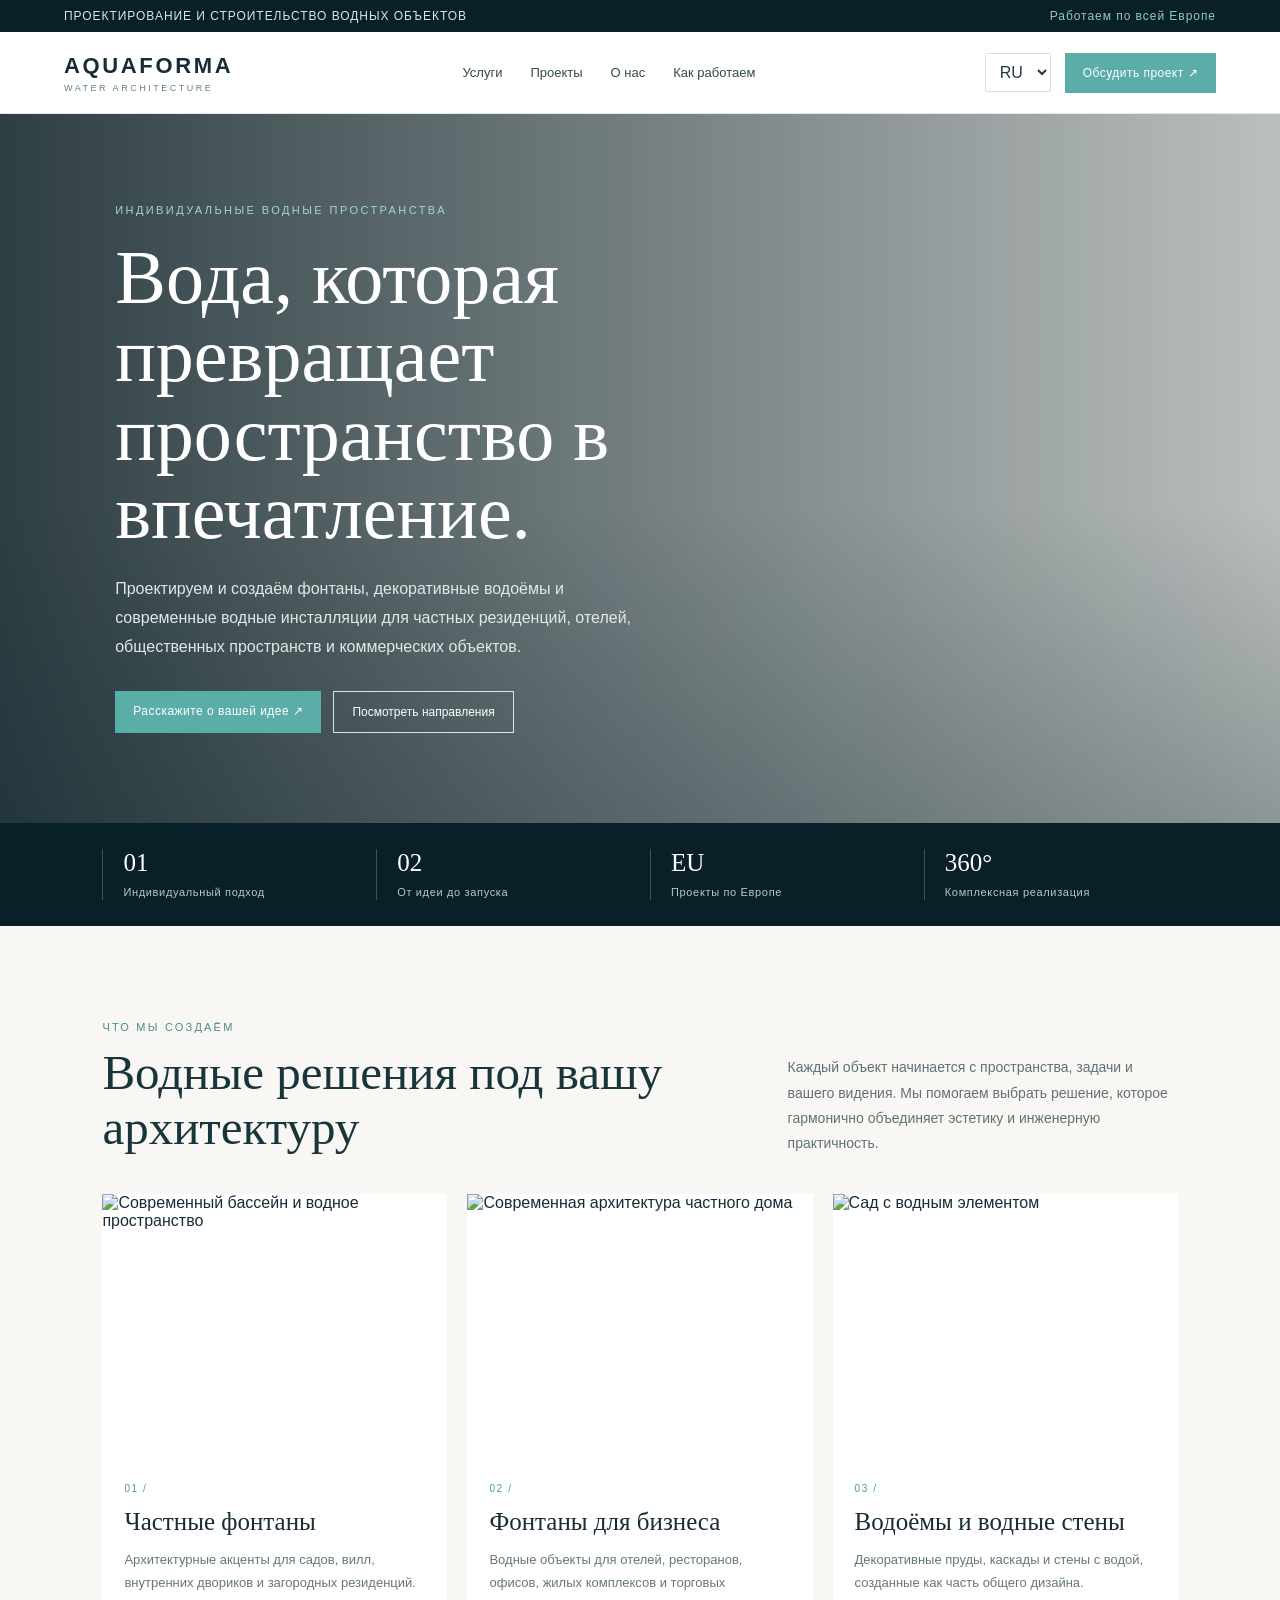
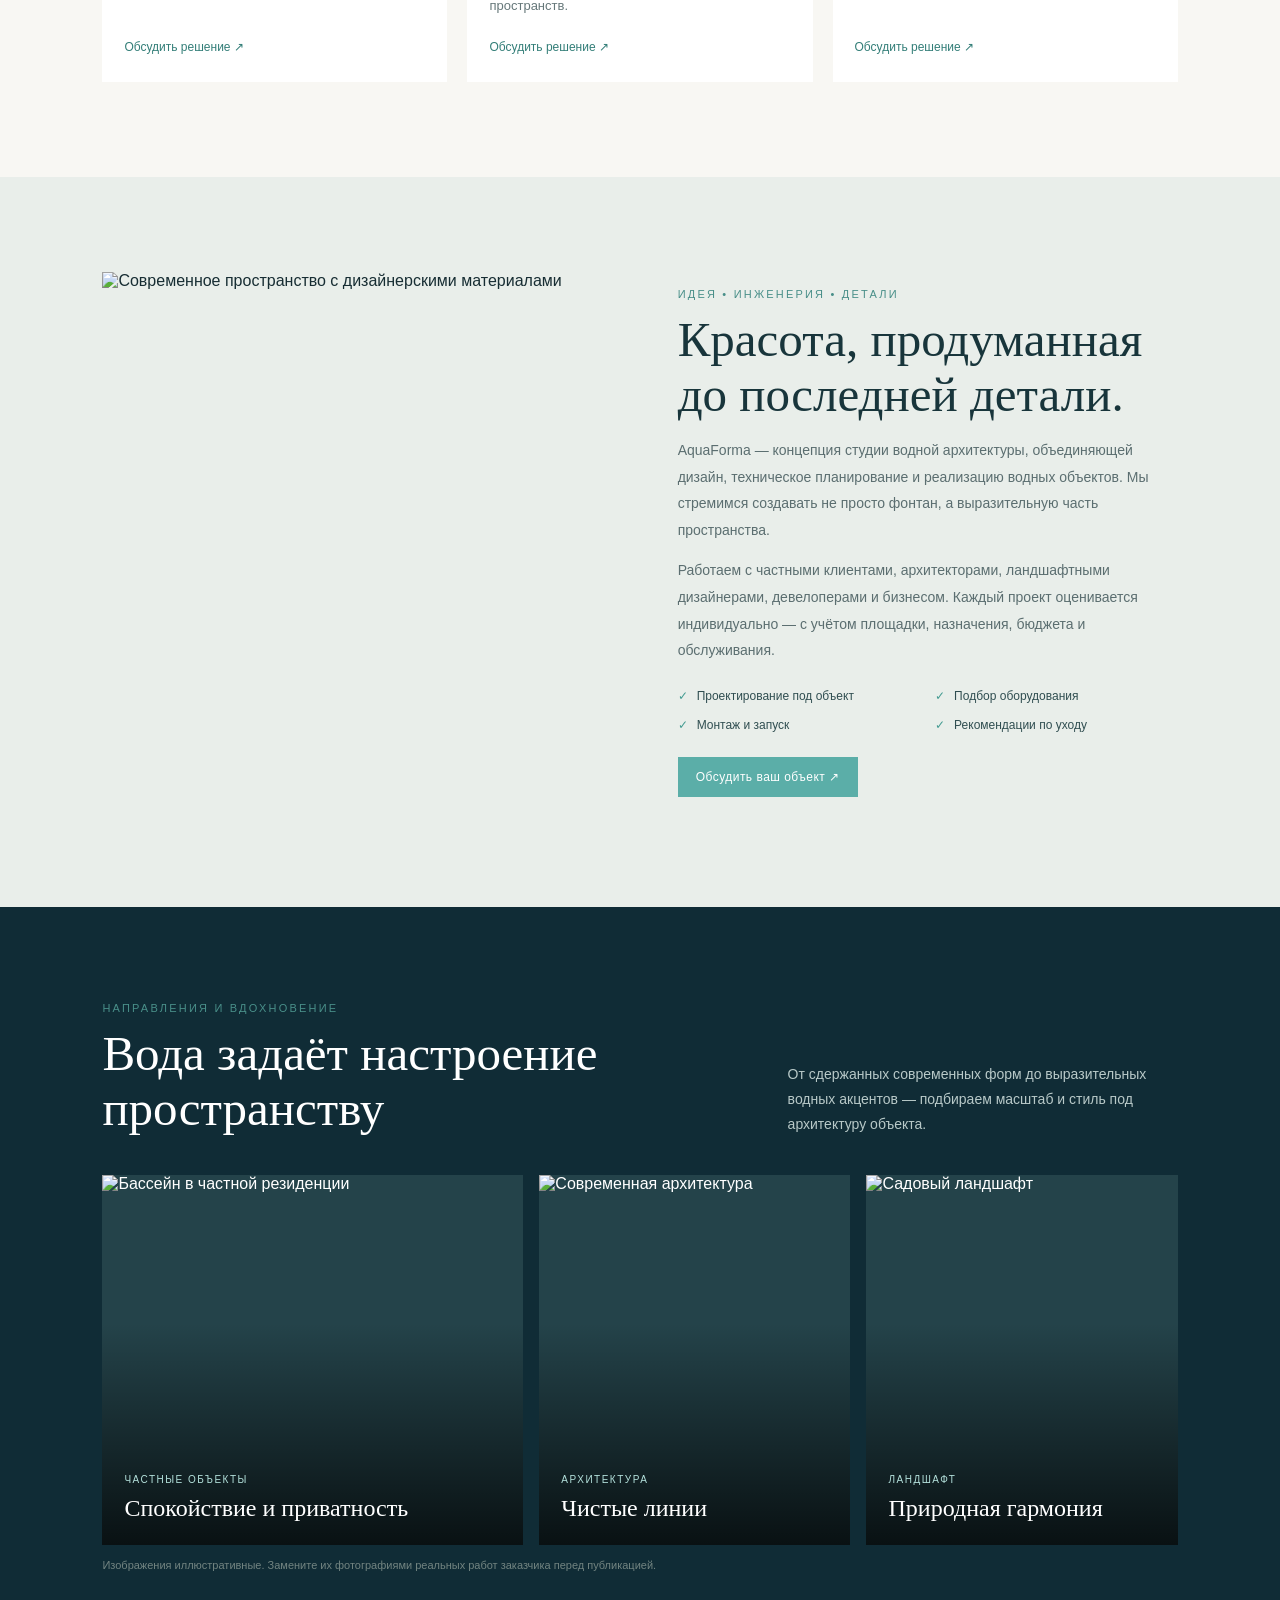
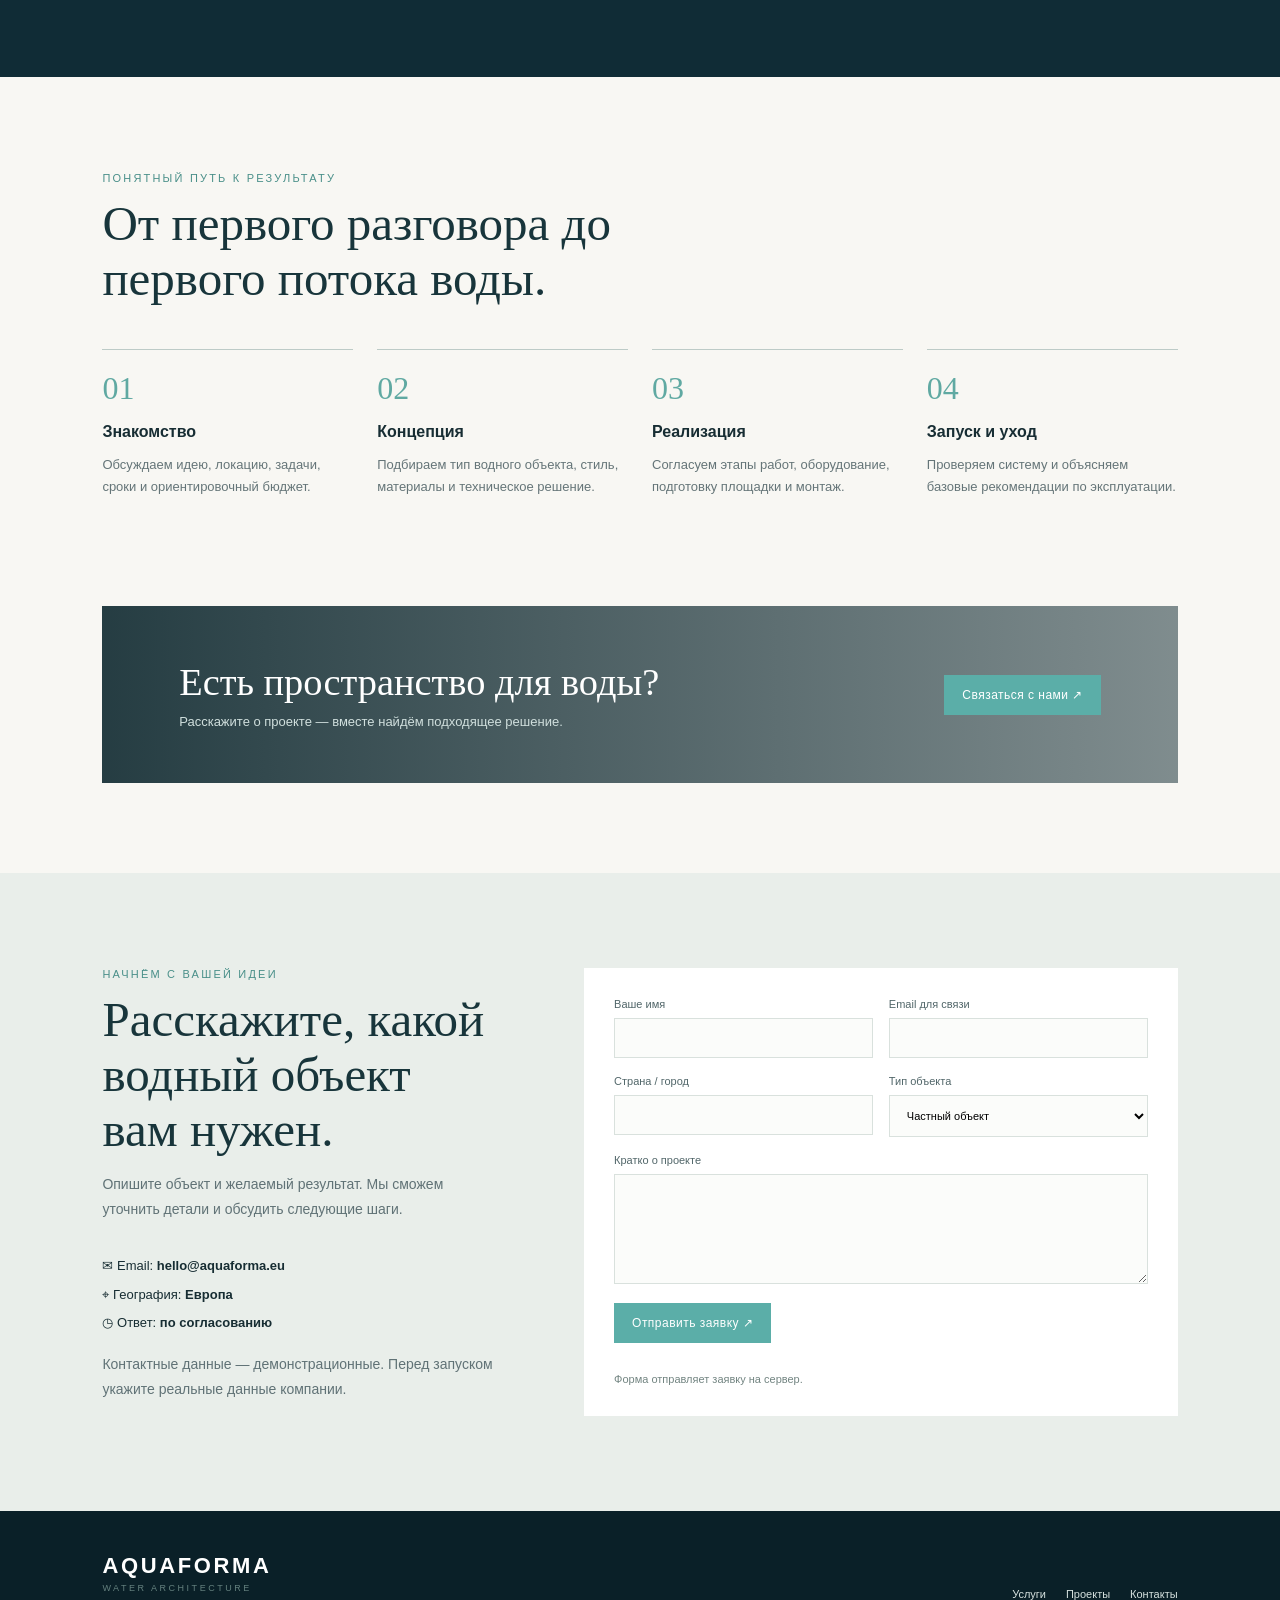
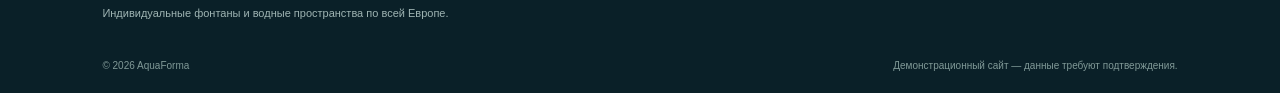
==== index.html @ 8d781915 "Add files via upload" ====
<!doctype html>
<html lang="ru">
<head>
<meta charset="utf-8"><meta name="viewport" content="width=device-width,initial-scale=1">
<meta name="description" content="Проектирование и строительство фонтанов, водных объектов и декоративных водоёмов по всей Европе.">
<title>AquaForma — архитектура воды</title>
<link rel="stylesheet" href="/styles.css">
</head>
<body>
<div class="topline"><span data-i18n="top">ПРОЕКТИРОВАНИЕ И СТРОИТЕЛЬСТВО ВОДНЫХ ОБЪЕКТОВ</span><span data-i18n="europe">Работаем по всей Европе</span></div>
<header class="nav"><a class="logo" href="#home">AQUAFORMA<small>WATER ARCHITECTURE</small></a><nav class="navlinks"><a href="#services" data-i18n="navServices">Услуги</a><a href="#projects" data-i18n="navProjects">Проекты</a><a href="#about" data-i18n="navAbout">О нас</a><a href="#process" data-i18n="navProcess">Как работаем</a></nav><div class="rightnav"><select class="lang" id="language" aria-label="Language"><option value="ru">RU</option><option value="pl">PL</option><option value="en">EN</option><option value="de">DE</option><option value="lt">LT</option></select><a class="cta" href="#contact" data-i18n="navContact">Обсудить проект ↗</a><button class="mobile-menu" aria-label="Menu" aria-expanded="false">☰</button></div></header>
<main>
<section class="hero" id="home"><div class="hero-content"><div class="eyebrow" data-i18n="heroEyebrow">ИНДИВИДУАЛЬНЫЕ ВОДНЫЕ ПРОСТРАНСТВА</div><h1 data-i18n="heroTitle">Вода, которая превращает пространство в впечатление.</h1><p data-i18n="heroText">Проектируем и создаём фонтаны, декоративные водоёмы и современные водные инсталляции для частных резиденций, отелей, общественных пространств и коммерческих объектов.</p><div class="hero-actions"><a class="cta" href="#contact" data-i18n="heroCta">Расскажите о вашей идее ↗</a><a class="outline" href="#projects" data-i18n="heroProjects">Посмотреть направления</a></div></div></section>
<div class="trust"><div><strong>01</strong><span data-i18n="stat1">Индивидуальный подход</span></div><div><strong>02</strong><span data-i18n="stat2">От идеи до запуска</span></div><div><strong>EU</strong><span data-i18n="stat3">Проекты по Европе</span></div><div><strong>360°</strong><span data-i18n="stat4">Комплексная реализация</span></div></div>
<section class="section" id="services"><div class="section-head"><div><div class="kicker" data-i18n="servicesKicker">ЧТО МЫ СОЗДАЁМ</div><h2 data-i18n="servicesTitle">Водные решения под вашу архитектуру</h2></div><p data-i18n="servicesIntro">Каждый объект начинается с пространства, задачи и вашего видения. Мы помогаем выбрать решение, которое гармонично объединяет эстетику и инженерную практичность.</p></div><div class="cards">
<article class="service-card"><img src="/assets/private-pool.svg" alt="Современный бассейн и водное пространство"><div class="card-body"><span class="num">01 /</span><h3 data-i18n="s1">Частные фонтаны</h3><p data-i18n="s1p">Архитектурные акценты для садов, вилл, внутренних двориков и загородных резиденций.</p><a class="arrow" href="#contact" data-i18n="learn">Обсудить решение ↗</a></div></article>
<article class="service-card"><img src="/assets/commercial-fountain.svg" alt="Современная архитектура частного дома"><div class="card-body"><span class="num">02 /</span><h3 data-i18n="s2">Фонтаны для бизнеса</h3><p data-i18n="s2p">Водные объекты для отелей, ресторанов, офисов, жилых комплексов и торговых пространств.</p><a class="arrow" href="#contact" data-i18n="learn">Обсудить решение ↗</a></div></article>
<article class="service-card"><img src="/assets/garden-pond.svg" alt="Сад с водным элементом"><div class="card-body"><span class="num">03 /</span><h3 data-i18n="s3">Водоёмы и водные стены</h3><p data-i18n="s3p">Декоративные пруды, каскады и стены с водой, созданные как часть общего дизайна.</p><a class="arrow" href="#contact" data-i18n="learn">Обсудить решение ↗</a></div></article>
</div></section>
<section class="section about" id="about"><img src="/assets/water-feature.svg" alt="Современное пространство с дизайнерскими материалами"><div class="about-copy"><div class="kicker" data-i18n="aboutKicker">ИДЕЯ • ИНЖЕНЕРИЯ • ДЕТАЛИ</div><h2 data-i18n="aboutTitle">Красота, продуманная до последней детали.</h2><p data-i18n="aboutP1">AquaForma — концепция студии водной архитектуры, объединяющей дизайн, техническое планирование и реализацию водных объектов. Мы стремимся создавать не просто фонтан, а выразительную часть пространства.</p><p data-i18n="aboutP2">Работаем с частными клиентами, архитекторами, ландшафтными дизайнерами, девелоперами и бизнесом. Каждый проект оценивается индивидуально — с учётом площадки, назначения, бюджета и обслуживания.</p><div class="checks"><span data-i18n="check1">Проектирование под объект</span><span data-i18n="check2">Подбор оборудования</span><span data-i18n="check3">Монтаж и запуск</span><span data-i18n="check4">Рекомендации по уходу</span></div><a class="cta" href="#contact" data-i18n="aboutCta">Обсудить ваш объект ↗</a></div></section>
<section class="section projects" id="projects"><div class="section-head"><div><div class="kicker" data-i18n="projectsKicker">НАПРАВЛЕНИЯ И ВДОХНОВЕНИЕ</div><h2 data-i18n="projectsTitle">Вода задаёт настроение пространству</h2></div><p data-i18n="projectsIntro">От сдержанных современных форм до выразительных водных акцентов — подбираем масштаб и стиль под архитектуру объекта.</p></div><div class="project-grid"><article class="project"><img src="/assets/private-pool.svg" alt="Бассейн в частной резиденции"><div class="project-label"><small data-i18n="pTag1">ЧАСТНЫЕ ОБЪЕКТЫ</small><h3 data-i18n="p1">Спокойствие и приватность</h3></div></article><article class="project"><img src="/assets/architecture.svg" alt="Современная архитектура"><div class="project-label"><small data-i18n="pTag2">АРХИТЕКТУРА</small><h3 data-i18n="p2">Чистые линии</h3></div></article><article class="project"><img src="/assets/garden-pond.svg" alt="Садовый ландшафт"><div class="project-label"><small data-i18n="pTag3">ЛАНДШАФТ</small><h3 data-i18n="p3">Природная гармония</h3></div></article></div><p class="notice" data-i18n="photoNote">Изображения иллюстративные. Замените их фотографиями реальных работ заказчика перед публикацией.</p></section>
<section class="section" id="process"><div class="kicker" data-i18n="processKicker">ПОНЯТНЫЙ ПУТЬ К РЕЗУЛЬТАТУ</div><h2 data-i18n="processTitle">От первого разговора до первого потока воды.</h2><div class="process-grid"><div class="step"><b>01</b><h3 data-i18n="step1">Знакомство</h3><p data-i18n="step1p">Обсуждаем идею, локацию, задачи, сроки и ориентировочный бюджет.</p></div><div class="step"><b>02</b><h3 data-i18n="step2">Концепция</h3><p data-i18n="step2p">Подбираем тип водного объекта, стиль, материалы и техническое решение.</p></div><div class="step"><b>03</b><h3 data-i18n="step3">Реализация</h3><p data-i18n="step3p">Согласуем этапы работ, оборудование, подготовку площадки и монтаж.</p></div><div class="step"><b>04</b><h3 data-i18n="step4">Запуск и уход</h3><p data-i18n="step4p">Проверяем систему и объясняем базовые рекомендации по эксплуатации.</p></div></div></section>
<section class="banner"><div><h2 data-i18n="bannerTitle">Есть пространство для воды?</h2><p data-i18n="bannerText">Расскажите о проекте — вместе найдём подходящее решение.</p></div><a class="cta" href="#contact" data-i18n="bannerCta">Связаться с нами ↗</a></section>
<section class="section contact" id="contact"><div><div class="kicker" data-i18n="contactKicker">НАЧНЁМ С ВАШЕЙ ИДЕИ</div><h2 data-i18n="contactTitle">Расскажите, какой водный объект вам нужен.</h2><p data-i18n="contactText">Опишите объект и желаемый результат. Мы сможем уточнить детали и обсудить следующие шаги.</p><div class="contact-details"><div>✉ <span data-i18n="emailLabel">Email:</span> <strong>hello@aquaforma.eu</strong></div><div>⌖ <span data-i18n="areaLabel">География:</span> <strong data-i18n="areaValue">Европа</strong></div><div>◷ <span data-i18n="replyLabel">Ответ:</span> <strong data-i18n="replyValue">по согласованию</strong></div></div><p class="notice" data-i18n="contactNote">Контактные данные — демонстрационные. Перед запуском укажите реальные данные компании.</p></div>
<form class="form" id="contactForm"><label><span data-i18n="fName">Ваше имя</span><input required name="name" placeholder=" "></label><label><span data-i18n="fEmail">Email для связи</span><input required type="email" name="email" placeholder=" "></label><label><span data-i18n="fCountry">Страна / город</span><input name="country" placeholder=" "></label><label><span data-i18n="fType">Тип объекта</span><select name="type"><option data-i18n="opt1">Частный объект</option><option data-i18n="opt2">Коммерческий объект</option><option data-i18n="opt3">Общественное пространство</option><option data-i18n="opt4">Другое</option></select></label><label class="full"><span data-i18n="fMessage">Кратко о проекте</span><textarea required name="message" placeholder=" "></textarea></label><button class="cta" type="submit" data-i18n="fSubmit">Отправить заявку ↗</button><div class="notice full" id="formNotice" data-i18n="formHint">Форма отправляет заявку на сервер.</div></form></section>
</main>
<footer><div class="foot"><div><a class="logo" href="#home">AQUAFORMA<small>WATER ARCHITECTURE</small></a><p data-i18n="footText">Индивидуальные фонтаны и водные пространства по всей Европе.</p></div><div class="footlinks"><a href="#services" data-i18n="navServices">Услуги</a><a href="#projects" data-i18n="navProjects">Проекты</a><a href="#contact" data-i18n="navContact">Контакты</a></div></div><div class="copyright"><span>© <span id="year"></span> AquaForma</span><span data-i18n="footLegal">Демонстрационный сайт — данные требуют подтверждения.</span></div></footer>
<script src="/script.js" defer></script>
</body></html>
---- styles.css ----
:root{--navy:#102c36;--deep:#0a2028;--teal:#5baea8;--sand:#e9e3d8;--white:#f8f7f3;--muted:#b7c7c7}
*{box-sizing:border-box}html{scroll-behavior:smooth}body{margin:0;font-family:Inter,Arial,sans-serif;background:var(--white);color:#172d33}a{color:inherit;text-decoration:none}button,input,select,textarea{font:inherit}.topline{background:#0a2028;color:#d8e6e5;padding:9px 5%;display:flex;justify-content:space-between;font-size:12px;letter-spacing:.08em}.topline span:last-child{color:#91c9c2}.nav{height:82px;display:flex;align-items:center;justify-content:space-between;padding:0 5%;background:#fff;position:sticky;top:0;z-index:5;border-bottom:1px solid #e6e7e3}.logo{font-size:22px;font-weight:800;letter-spacing:.12em}.logo small{display:block;font-size:9px;letter-spacing:.28em;font-weight:500;margin-top:4px;color:#64807e}.navlinks{display:flex;gap:28px;font-size:13px;color:#334a4e}.navlinks a:hover{color:#318d87}.rightnav{display:flex;gap:14px;align-items:center}.lang{border:1px solid #d7e0dd;background:#fff;padding:9px 10px;border-radius:2px;color:#213a3e}.cta{background:var(--teal);color:#fff;padding:13px 18px;border:0;display:inline-block;font-size:12px;letter-spacing:.04em;cursor:pointer;transition:.2s}.cta:hover{background:#398b85}.hero{min-height:640px;background:linear-gradient(90deg,rgba(4,25,32,.83),rgba(4,25,32,.25)),url('/assets/water-feature.svg') center/cover;display:flex;align-items:center;color:white;padding:90px 9%;position:relative}.hero:after{content:"";position:absolute;inset:0;background:linear-gradient(0deg,rgba(6,28,35,.25),transparent 45%);pointer-events:none}.hero-content{max-width:690px;position:relative;z-index:1}.eyebrow{font-size:11px;letter-spacing:.22em;text-transform:uppercase;color:#9ed9d1;margin-bottom:22px}.hero h1{font-family:Georgia,serif;font-weight:400;font-size:clamp(42px,6vw,76px);line-height:1.03;margin:0 0 24px;max-width:700px}.hero p{font-size:16px;line-height:1.8;max-width:530px;color:#e0e9e7;margin-bottom:30px}.hero-actions{display:flex;gap:12px;flex-wrap:wrap}.outline{border:1px solid #d8e7e4;padding:13px 18px;font-size:12px}.trust{background:var(--deep);color:white;padding:26px 8%;display:grid;grid-template-columns:repeat(4,1fr);gap:20px}.trust div{border-left:1px solid #3d555a;padding-left:20px}.trust strong{font-family:Georgia,serif;font-size:25px;font-weight:400;display:block;margin-bottom:5px}.trust span{font-size:11px;color:#b6c8c7;letter-spacing:.06em}.section{padding:95px 8%;}.section-head{display:flex;justify-content:space-between;align-items:end;gap:35px;margin-bottom:38px}.kicker{font-size:11px;letter-spacing:.2em;color:#498f89;text-transform:uppercase;margin-bottom:13px}.section h2{font:400 clamp(32px,4vw,49px)/1.12 Georgia,serif;margin:0;color:#18353b;max-width:620px}.section-head p{max-width:390px;color:#607276;line-height:1.8;font-size:14px;margin:0}.cards{display:grid;grid-template-columns:repeat(3,1fr);gap:20px}.service-card{background:#fff}.service-card img{width:100%;height:260px;object-fit:cover;display:block}.card-body{padding:24px 22px 27px}.num{font-size:10px;color:#4d9c95;letter-spacing:.16em}.card-body h3{font:400 25px Georgia,serif;margin:12px 0}.card-body p{font-size:13px;color:#66787a;line-height:1.75;min-height:68px}.arrow{display:inline-flex;gap:10px;align-items:center;margin-top:10px;font-size:12px;color:#337e78}.about{background:#e9eeea;display:grid;grid-template-columns:1fr 1fr;gap:7%;align-items:center}.about img{width:100%;height:540px;object-fit:cover}.about-copy p{color:#5b6e70;line-height:1.9;font-size:14px}.checks{display:grid;grid-template-columns:1fr 1fr;gap:15px;margin:25px 0}.checks span{font-size:12px;color:#304e51}.checks span:before{content:"✓";color:#439b91;margin-right:9px}.projects{background:#102c36;color:#fff}.projects h2{color:#fff}.projects .section-head p{color:#b8c9c8}.project-grid{display:grid;grid-template-columns:1.15fr .85fr .85fr;gap:16px}.project{height:370px;position:relative;overflow:hidden;background:#24434a}.project img{width:100%;height:100%;object-fit:cover;transition:transform .6s}.project:hover img{transform:scale(1.05)}.project:after{content:"";position:absolute;inset:40% 0 0;background:linear-gradient(transparent,rgba(0,0,0,.75))}.project-label{position:absolute;z-index:1;bottom:23px;left:22px;color:white}.project-label small{font-size:10px;letter-spacing:.15em;color:#b4e1dc}.project-label h3{font:400 24px Georgia,serif;margin:8px 0 0}.process-grid{display:grid;grid-template-columns:repeat(4,1fr);gap:24px;margin-top:42px}.step{border-top:1px solid #bdcbc7;padding-top:20px}.step b{font:400 32px Georgia,serif;color:#60a9a2}.step h3{font-size:16px;margin:16px 0 9px}.step p{font-size:13px;line-height:1.7;color:#657578}.banner{margin:0 8% 90px;padding:54px 6%;background:linear-gradient(90deg,rgba(8,35,42,.88),rgba(8,35,42,.5)),url('/assets/garden-pond.svg') center/cover;color:white;display:flex;align-items:center;justify-content:space-between;gap:25px}.banner h2{font:400 clamp(28px,3vw,42px) Georgia,serif;margin:0 0 10px}.banner p{font-size:13px;color:#d0dfdd;margin:0}.contact{background:#e9eeea;display:grid;grid-template-columns:.8fr 1.2fr;gap:8%}.contact p{color:#607276;line-height:1.8;font-size:14px}.contact-details{margin-top:30px;font-size:13px;line-height:2.2}.form{background:#fff;padding:30px;display:grid;grid-template-columns:1fr 1fr;gap:16px}.form label{font-size:11px;color:#516669;display:block}.form input,.form select,.form textarea{width:100%;margin-top:8px;border:1px solid #d9e1dd;padding:13px;background:#fbfcfa;outline-color:#5baea8}.form .full{grid-column:1/-1}.form textarea{min-height:110px;resize:vertical}.form button{justify-self:start}.foot{background:#0a2028;color:#d6e1df;padding:42px 8% 25px;display:flex;justify-content:space-between;gap:30px;align-items:center}.foot .logo{color:white}.foot p{font-size:11px;color:#9fb4b3;line-height:1.8}.footlinks{display:flex;gap:20px;font-size:11px}.copyright{background:#0a2028;color:#809997;padding:0 8% 22px;font-size:10px;display:flex;justify-content:space-between}.notice{font-size:11px;color:#728481;margin-top:14px}.mobile-menu{display:none}
@media(max-width:900px){.navlinks{display:none}.mobile-menu{display:block;border:0;background:none;font-size:24px}.rightnav .cta{display:none}.hero{min-height:570px;padding:70px 7%}.trust{grid-template-columns:1fr 1fr}.section{padding:70px 6%}.section-head{display:block}.section-head p{margin-top:20px}.cards{grid-template-columns:1fr 1fr}.about{grid-template-columns:1fr}.about img{height:380px}.project-grid{grid-template-columns:1fr 1fr}.project:first-child{grid-column:1/-1}.process-grid{grid-template-columns:1fr 1fr}.contact{grid-template-columns:1fr}.banner{margin:0 6% 70px}.foot{flex-wrap:wrap}}
@media(max-width:560px){.topline{font-size:9px}.nav{height:70px;padding:0 5%}.logo{font-size:18px}.lang{padding:8px 5px;font-size:11px}.hero{min-height:590px}.hero h1{font-size:44px}.hero p{font-size:14px}.trust{padding:25px 6%;gap:22px}.trust strong{font-size:22px}.cards,.project-grid,.process-grid{grid-template-columns:1fr}.project:first-child{grid-column:auto}.project{height:300px}.service-card img{height:230px}.section{padding:60px 6%}.about img{height:300px}.checks{grid-template-columns:1fr}.banner{padding:35px 25px;display:block}.banner .cta{margin-top:22px}.form{grid-template-columns:1fr;padding:22px}.form .full{grid-column:auto}.footlinks{flex-wrap:wrap}.copyright{gap:10px;flex-direction:column}}

/* Mobile navigation and form usability */
.mobile-menu{cursor:pointer;color:#18353b}
.form button:disabled{opacity:.65;cursor:wait}
@media(max-width:900px){.nav{position:sticky}.navlinks.mobile-open{display:flex;position:absolute;top:100%;left:0;right:0;background:#fff;padding:22px 6%;box-shadow:0 12px 20px #0a20281a;flex-direction:column;align-items:flex-start;gap:18px;z-index:10}}
@media(max-width:560px){.form input,.form select,.form textarea{font-size:16px}}
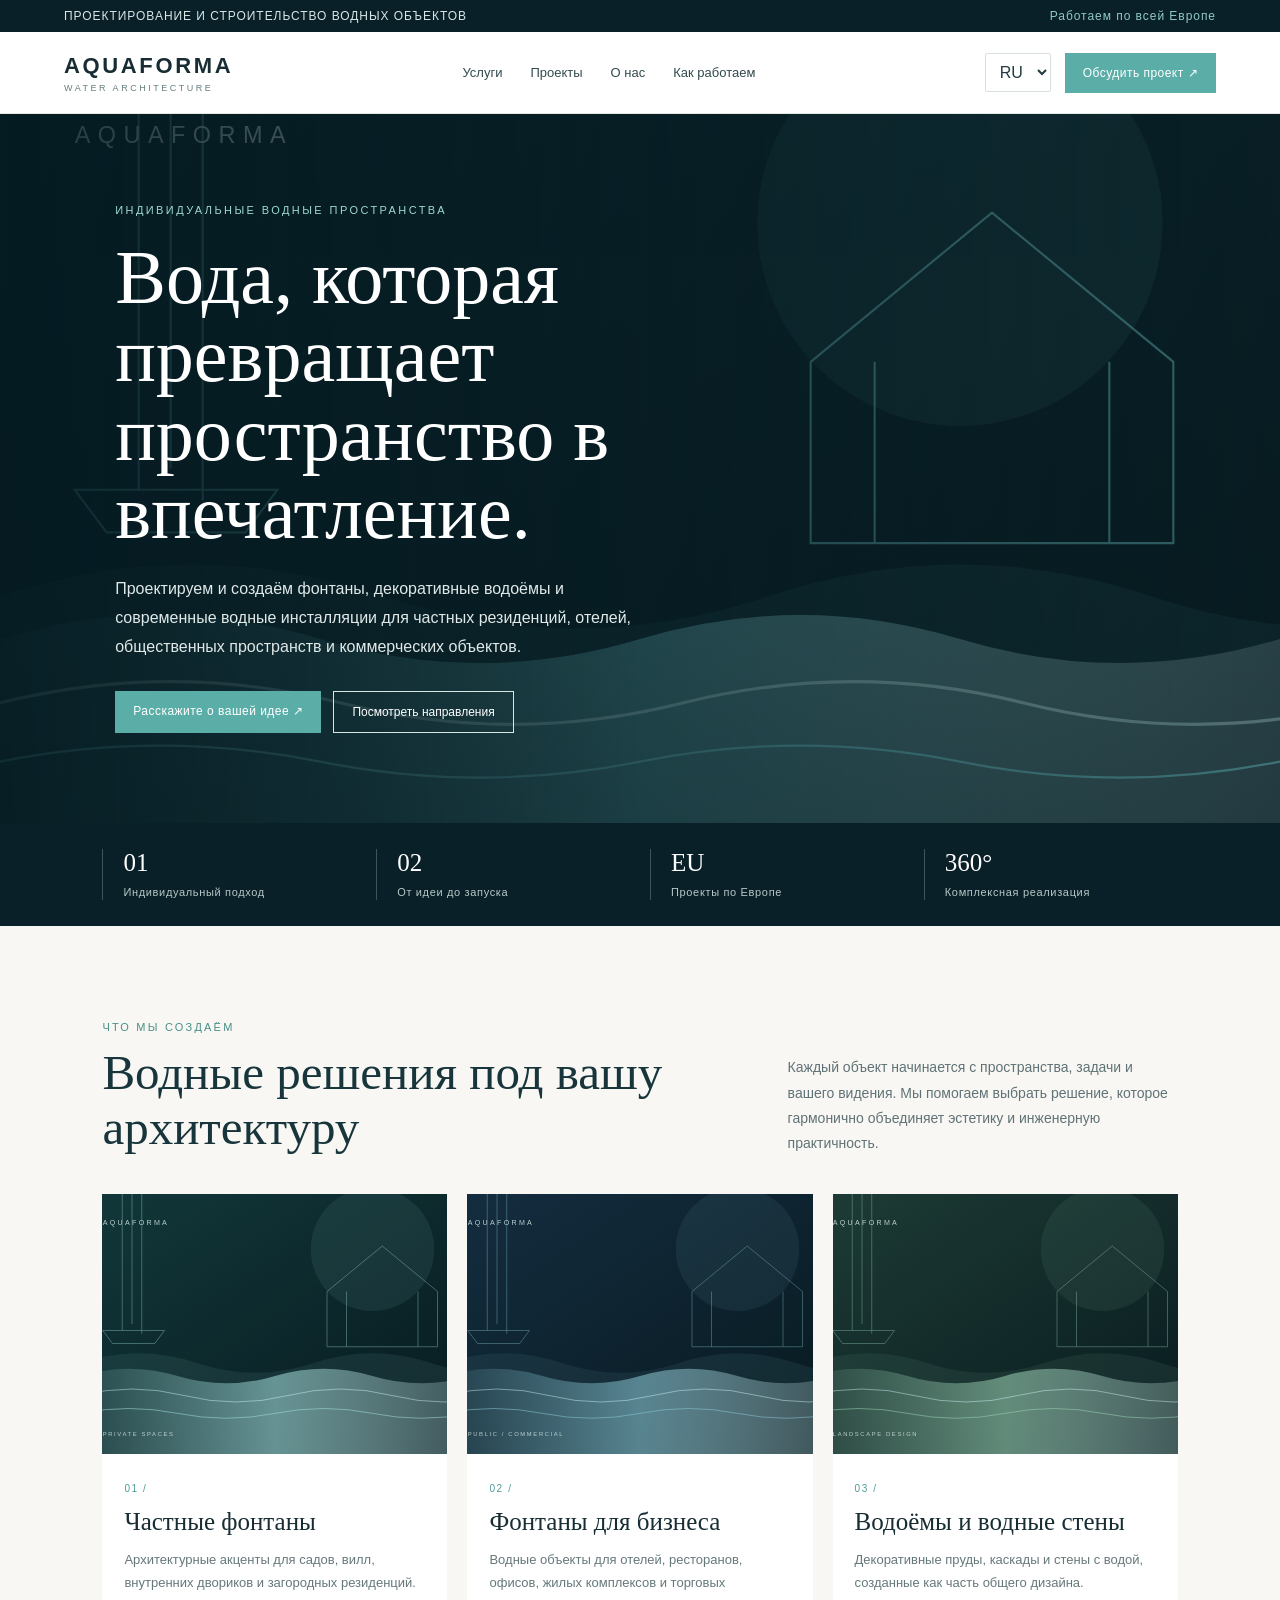
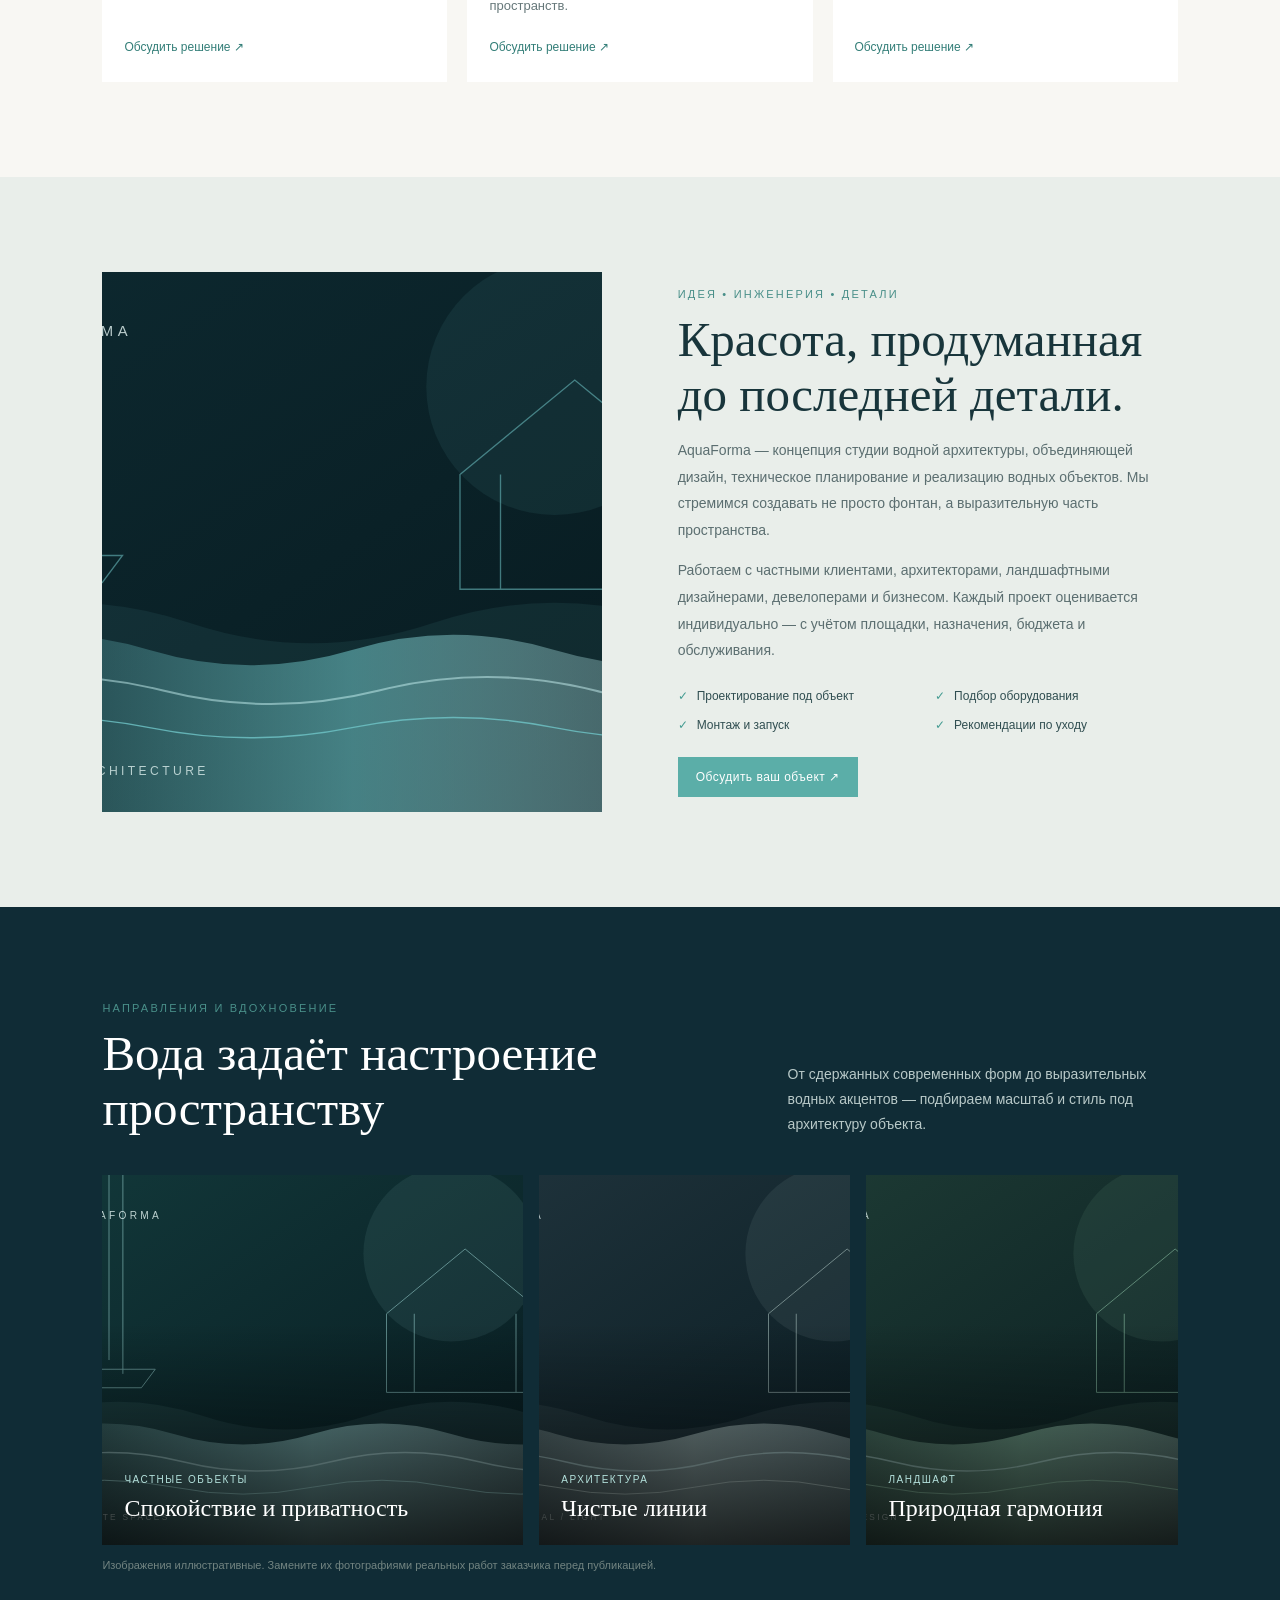
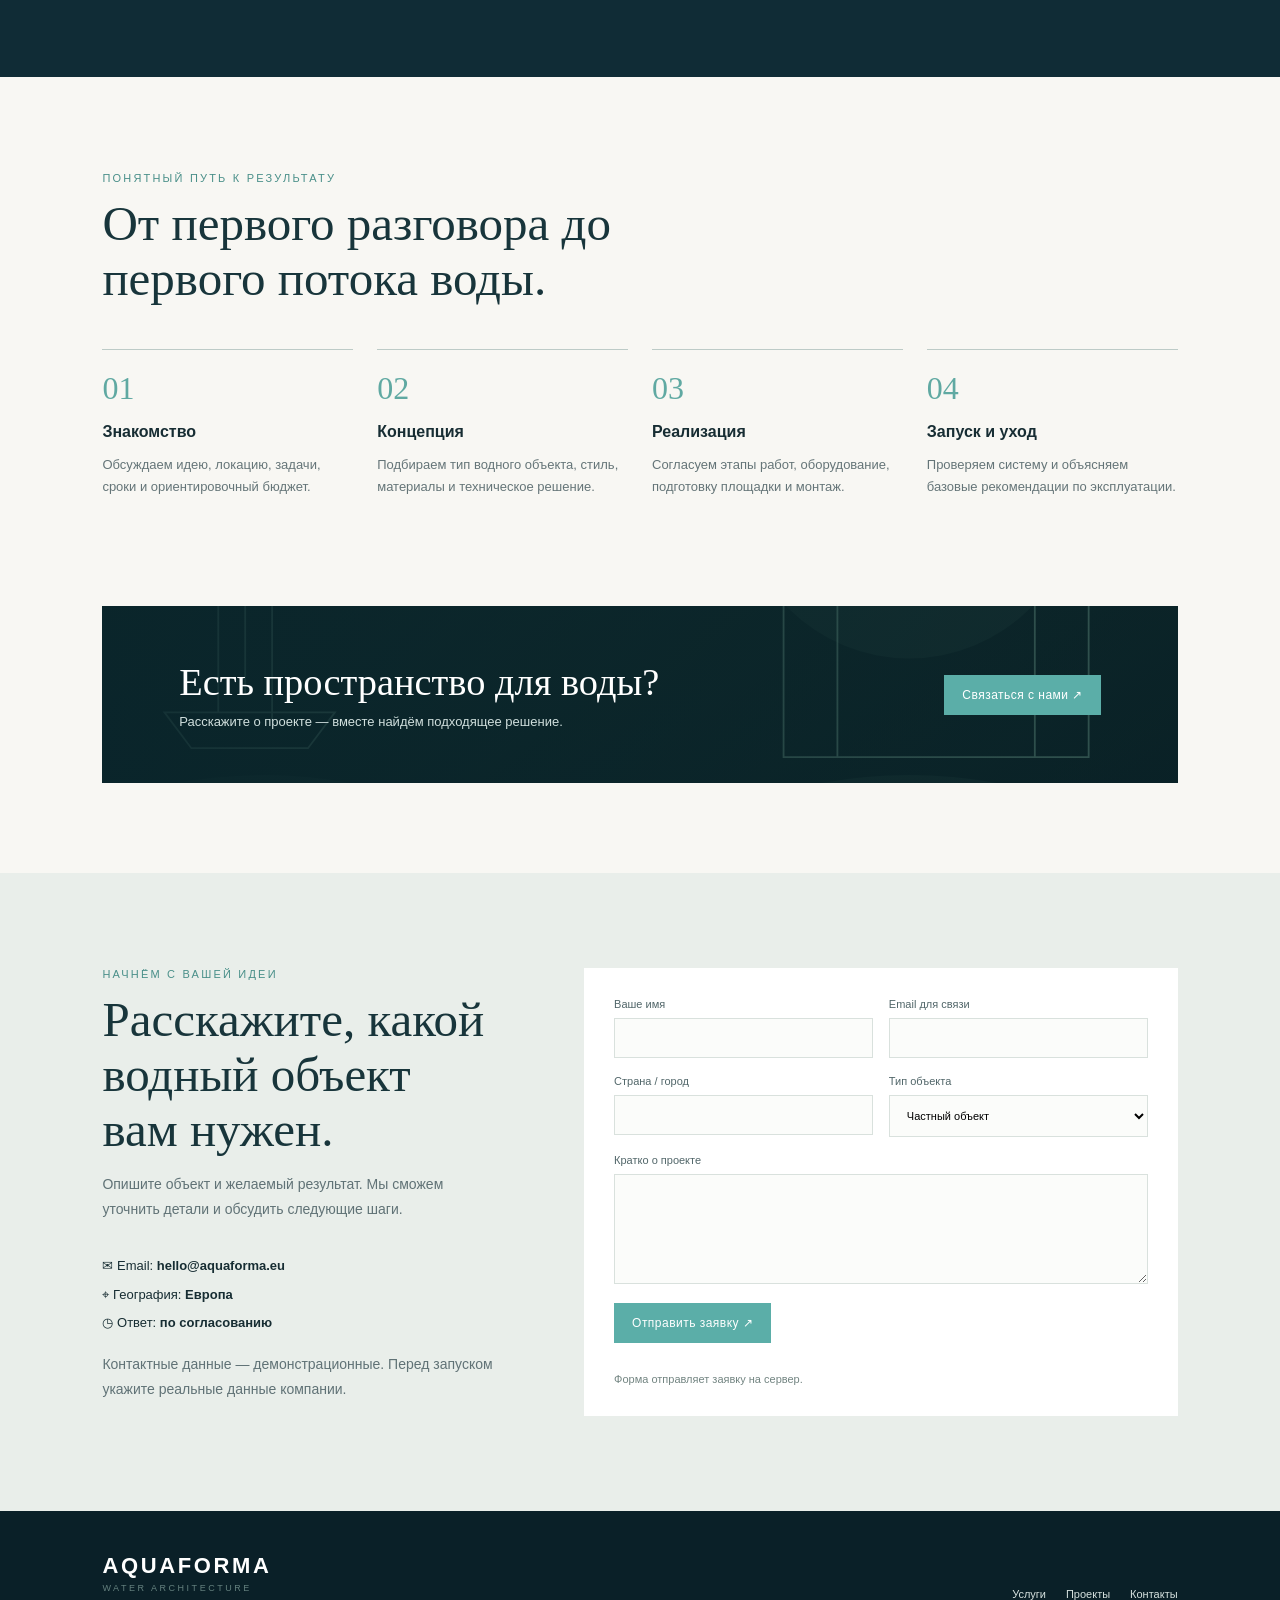
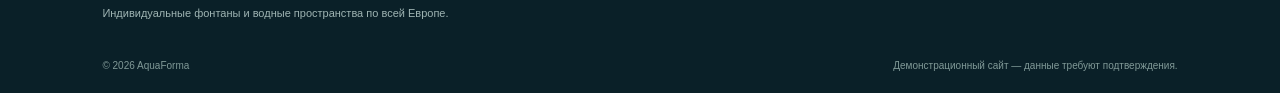
==== commit b7874c47: "Update AquaForma website files" ====
--- a/index.html
+++ b/index.html
@@ -22,7 +22,7 @@
 <section class="section" id="process"><div class="kicker" data-i18n="processKicker">ПОНЯТНЫЙ ПУТЬ К РЕЗУЛЬТАТУ</div><h2 data-i18n="processTitle">От первого разговора до первого потока воды.</h2><div class="process-grid"><div class="step"><b>01</b><h3 data-i18n="step1">Знакомство</h3><p data-i18n="step1p">Обсуждаем идею, локацию, задачи, сроки и ориентировочный бюджет.</p></div><div class="step"><b>02</b><h3 data-i18n="step2">Концепция</h3><p data-i18n="step2p">Подбираем тип водного объекта, стиль, материалы и техническое решение.</p></div><div class="step"><b>03</b><h3 data-i18n="step3">Реализация</h3><p data-i18n="step3p">Согласуем этапы работ, оборудование, подготовку площадки и монтаж.</p></div><div class="step"><b>04</b><h3 data-i18n="step4">Запуск и уход</h3><p data-i18n="step4p">Проверяем систему и объясняем базовые рекомендации по эксплуатации.</p></div></div></section>
 <section class="banner"><div><h2 data-i18n="bannerTitle">Есть пространство для воды?</h2><p data-i18n="bannerText">Расскажите о проекте — вместе найдём подходящее решение.</p></div><a class="cta" href="#contact" data-i18n="bannerCta">Связаться с нами ↗</a></section>
 <section class="section contact" id="contact"><div><div class="kicker" data-i18n="contactKicker">НАЧНЁМ С ВАШЕЙ ИДЕИ</div><h2 data-i18n="contactTitle">Расскажите, какой водный объект вам нужен.</h2><p data-i18n="contactText">Опишите объект и желаемый результат. Мы сможем уточнить детали и обсудить следующие шаги.</p><div class="contact-details"><div>✉ <span data-i18n="emailLabel">Email:</span> <strong>hello@aquaforma.eu</strong></div><div>⌖ <span data-i18n="areaLabel">География:</span> <strong data-i18n="areaValue">Европа</strong></div><div>◷ <span data-i18n="replyLabel">Ответ:</span> <strong data-i18n="replyValue">по согласованию</strong></div></div><p class="notice" data-i18n="contactNote">Контактные данные — демонстрационные. Перед запуском укажите реальные данные компании.</p></div>
-<form class="form" id="contactForm"><label><span data-i18n="fName">Ваше имя</span><input required name="name" placeholder=" "></label><label><span data-i18n="fEmail">Email для связи</span><input required type="email" name="email" placeholder=" "></label><label><span data-i18n="fCountry">Страна / город</span><input name="country" placeholder=" "></label><label><span data-i18n="fType">Тип объекта</span><select name="type"><option data-i18n="opt1">Частный объект</option><option data-i18n="opt2">Коммерческий объект</option><option data-i18n="opt3">Общественное пространство</option><option data-i18n="opt4">Другое</option></select></label><label class="full"><span data-i18n="fMessage">Кратко о проекте</span><textarea required name="message" placeholder=" "></textarea></label><button class="cta" type="submit" data-i18n="fSubmit">Отправить заявку ↗</button><div class="notice full" id="formNotice" data-i18n="formHint">Форма отправляет заявку на сервер.</div></form></section>
+<form class="form" id="contactForm"><label><span data-i18n="fName">Ваше имя</span><input required name="name" autocomplete="name" maxlength="120" placeholder=" "></label><label><span data-i18n="fEmail">Email для связи</span><input required type="email" name="email" autocomplete="email" maxlength="254" placeholder=" "></label><label><span data-i18n="fCountry">Страна / город</span><input name="country" autocomplete="country-name" maxlength="160" placeholder=" "></label><label><span data-i18n="fType">Тип объекта</span><select name="type"><option value="Private project" data-i18n="opt1">Частный объект</option><option value="Commercial project" data-i18n="opt2">Коммерческий объект</option><option value="Public space" data-i18n="opt3">Общественное пространство</option><option value="Other" data-i18n="opt4">Другое</option></select></label><label class="full"><span data-i18n="fMessage">Кратко о проекте</span><textarea required name="message" minlength="10" maxlength="5000" placeholder=" "></textarea></label><button class="cta" type="submit" data-i18n="fSubmit">Отправить заявку ↗</button><div class="notice full" id="formNotice" data-i18n="formHint">Форма отправляет заявку на сервер.</div></form></section>
 </main>
 <footer><div class="foot"><div><a class="logo" href="#home">AQUAFORMA<small>WATER ARCHITECTURE</small></a><p data-i18n="footText">Индивидуальные фонтаны и водные пространства по всей Европе.</p></div><div class="footlinks"><a href="#services" data-i18n="navServices">Услуги</a><a href="#projects" data-i18n="navProjects">Проекты</a><a href="#contact" data-i18n="navContact">Контакты</a></div></div><div class="copyright"><span>© <span id="year"></span> AquaForma</span><span data-i18n="footLegal">Демонстрационный сайт — данные требуют подтверждения.</span></div></footer>
 <script src="/script.js" defer></script>
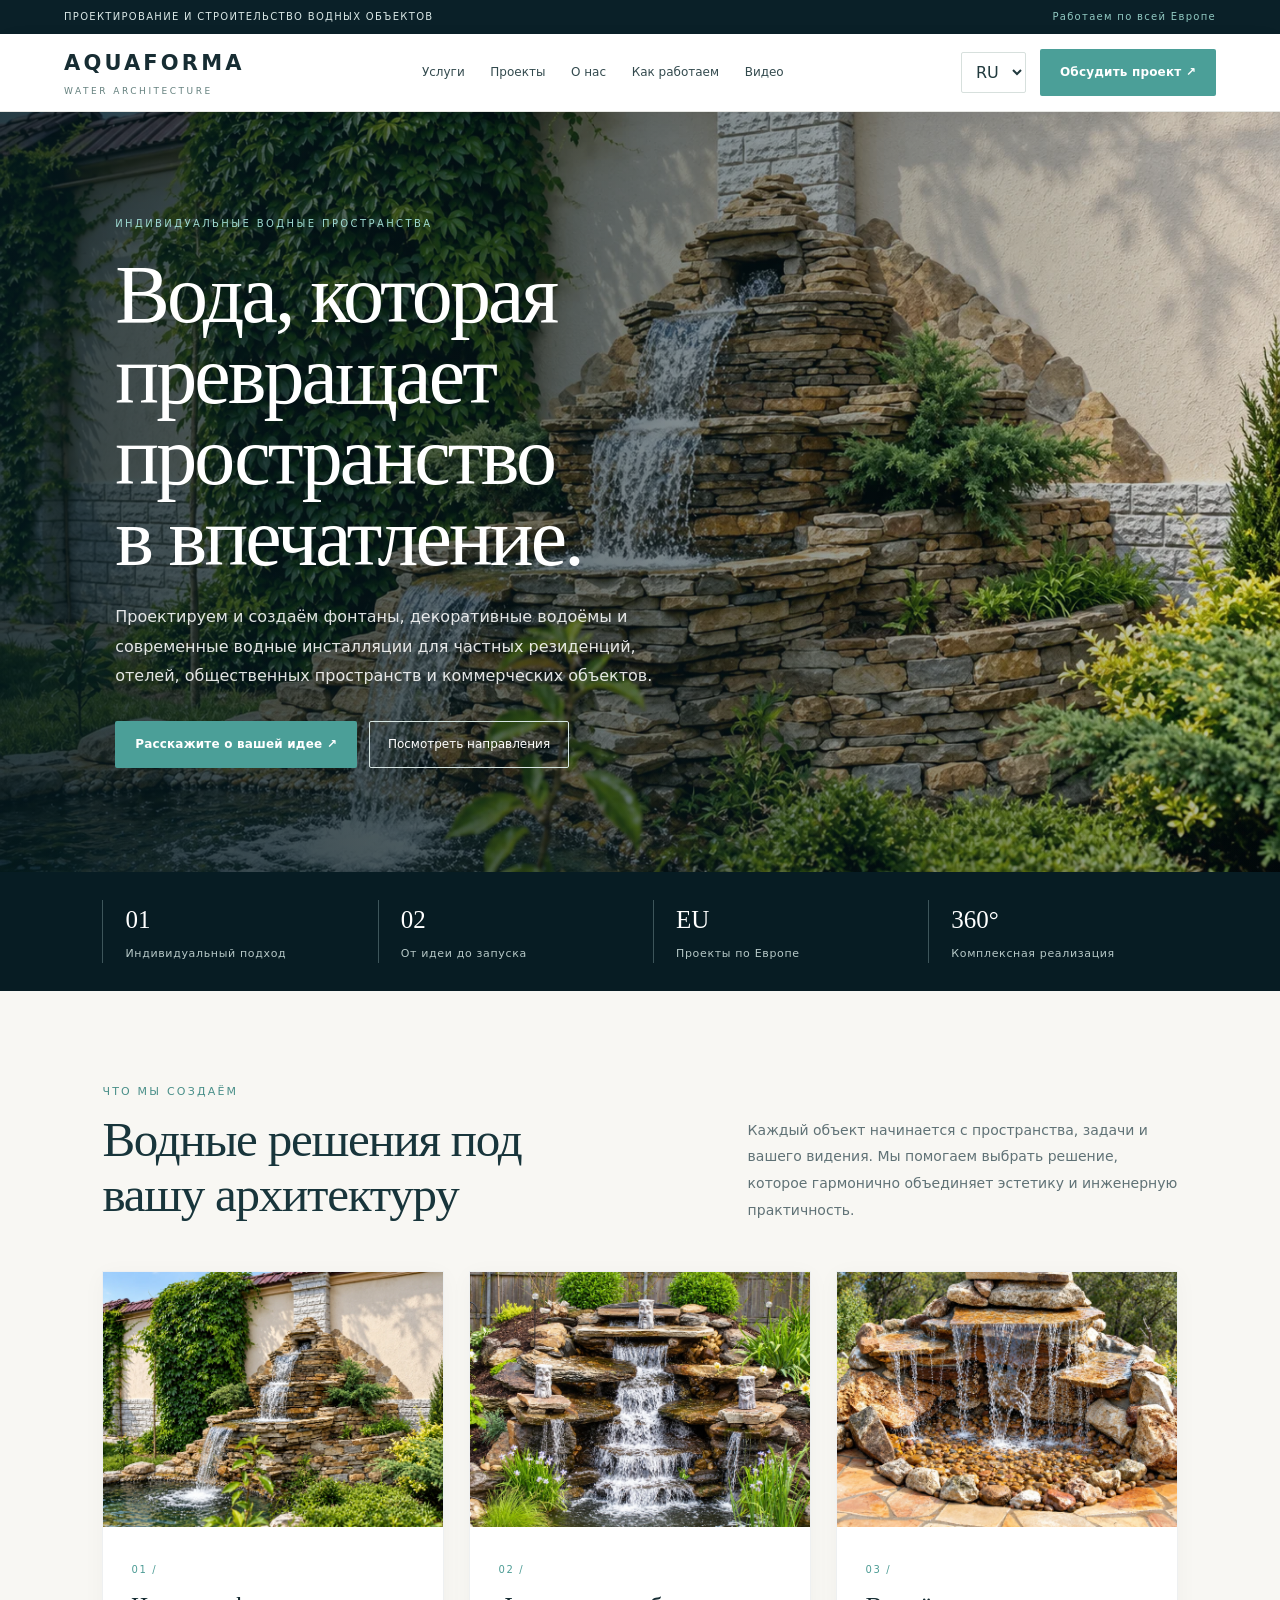
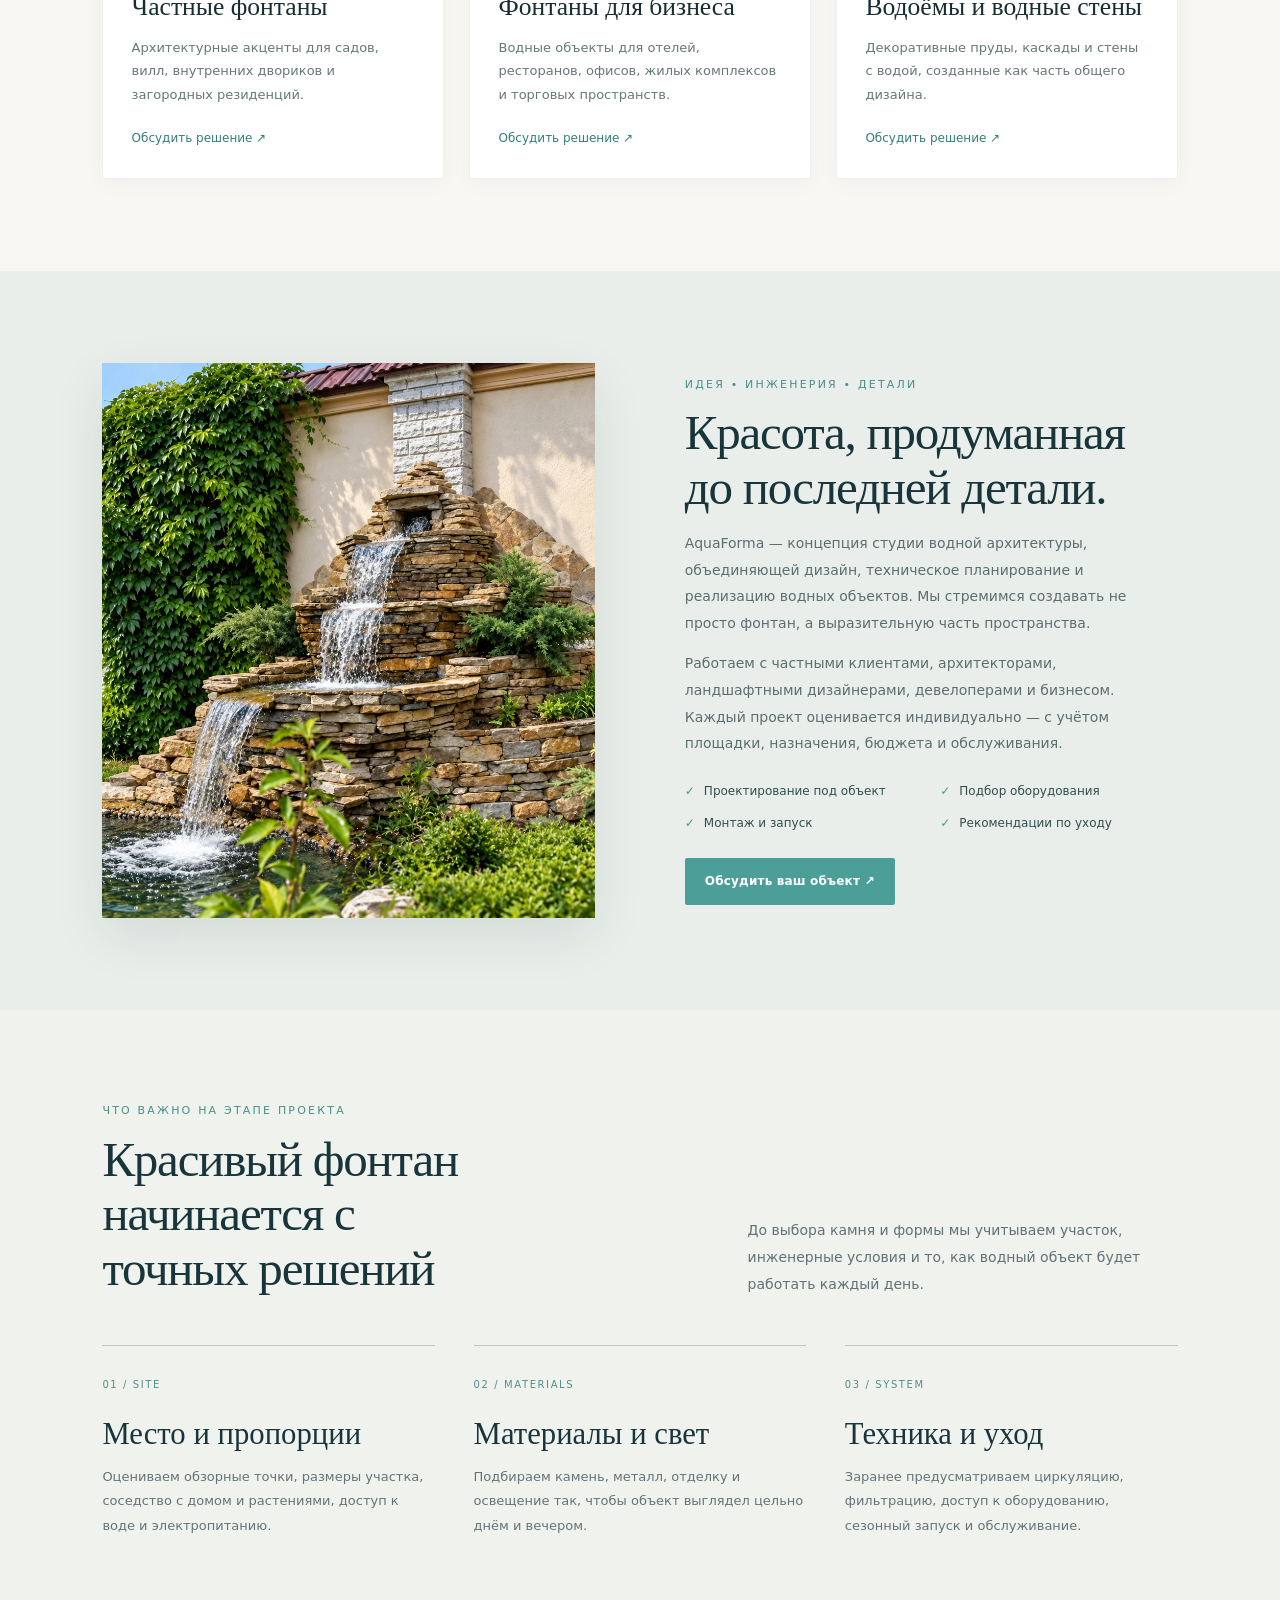
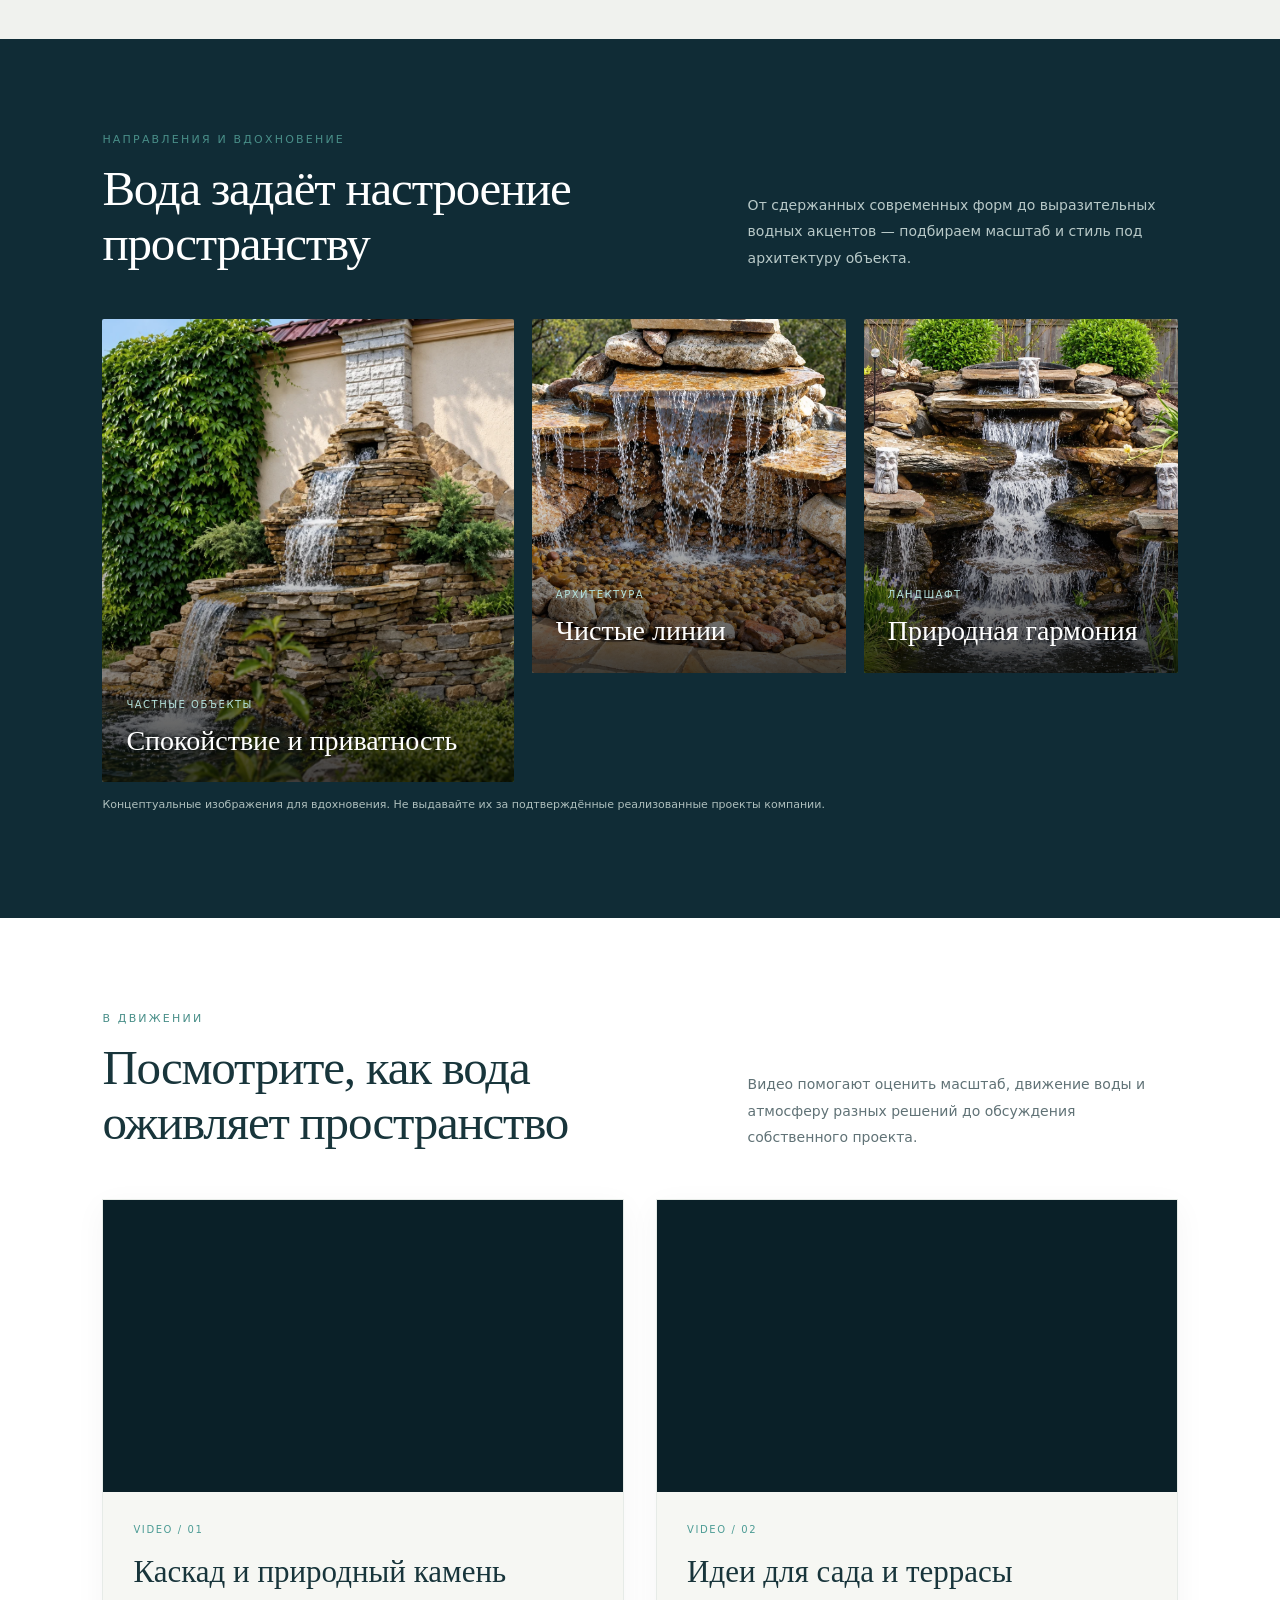
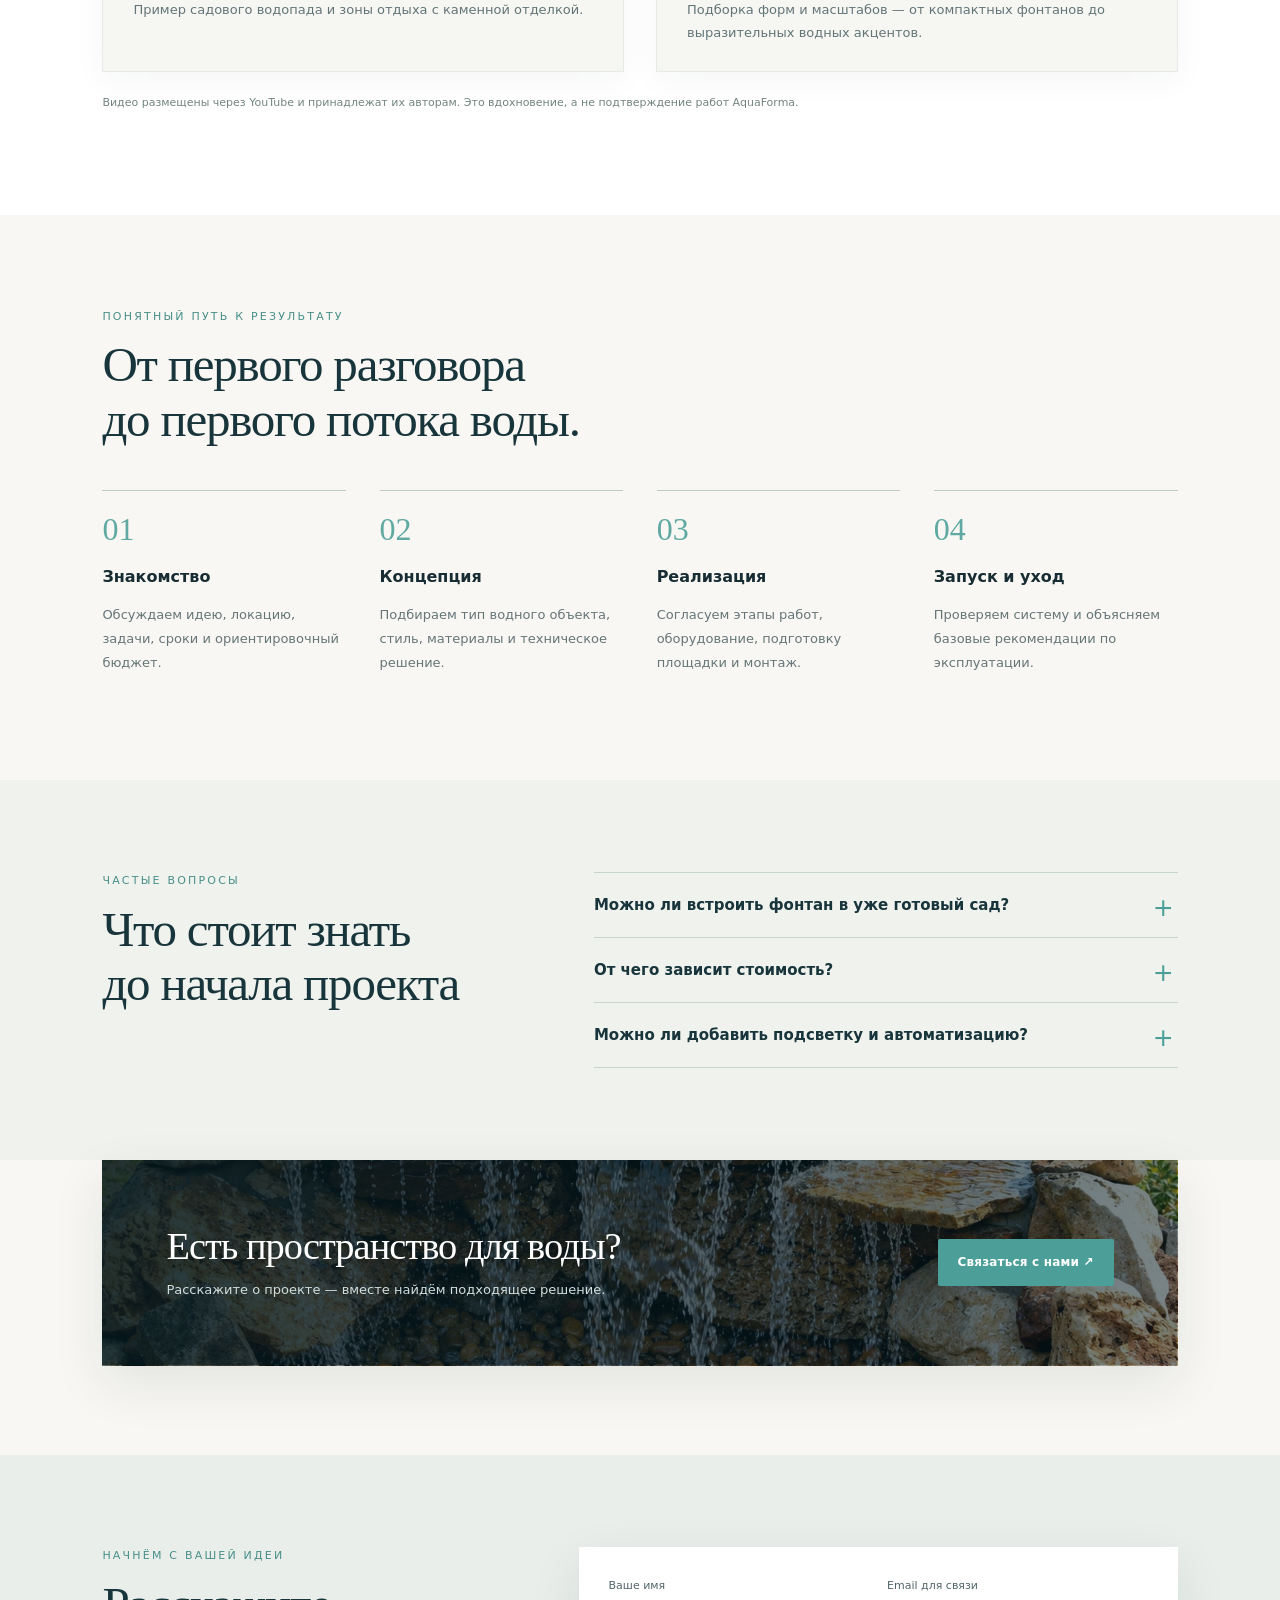
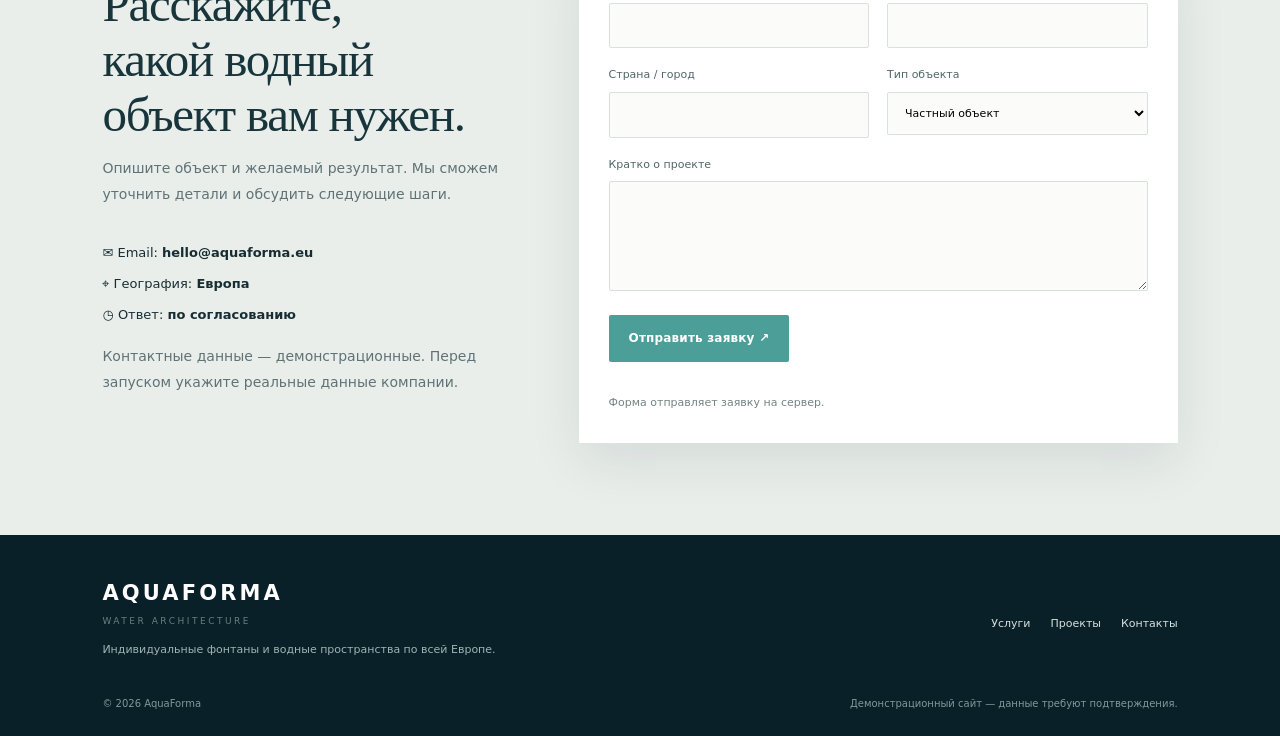
==== commit 769480cb: "Update AquaForma website design and gallery" ====
--- a/index.html
+++ b/index.html
@@ -1,25 +1,51 @@
 <!doctype html>
 <html lang="ru">
 <head>
-<meta charset="utf-8"><meta name="viewport" content="width=device-width,initial-scale=1">
+<meta charset="utf-8"><meta name="viewport" content="width=device-width,initial-scale=1,viewport-fit=cover">
+<meta name="theme-color" content="#102c36"><meta property="og:type" content="website"><meta property="og:title" content="AquaForma — архитектура воды"><meta property="og:description" content="Индивидуальные фонтаны, каскады и декоративные водоёмы для частных и коммерческих пространств."><meta property="og:image" content="/assets/fountain-01.webp">
 <meta name="description" content="Проектирование и строительство фонтанов, водных объектов и декоративных водоёмов по всей Европе.">
 <title>AquaForma — архитектура воды</title>
 <link rel="stylesheet" href="/styles.css">
 </head>
 <body>
 <div class="topline"><span data-i18n="top">ПРОЕКТИРОВАНИЕ И СТРОИТЕЛЬСТВО ВОДНЫХ ОБЪЕКТОВ</span><span data-i18n="europe">Работаем по всей Европе</span></div>
-<header class="nav"><a class="logo" href="#home">AQUAFORMA<small>WATER ARCHITECTURE</small></a><nav class="navlinks"><a href="#services" data-i18n="navServices">Услуги</a><a href="#projects" data-i18n="navProjects">Проекты</a><a href="#about" data-i18n="navAbout">О нас</a><a href="#process" data-i18n="navProcess">Как работаем</a></nav><div class="rightnav"><select class="lang" id="language" aria-label="Language"><option value="ru">RU</option><option value="pl">PL</option><option value="en">EN</option><option value="de">DE</option><option value="lt">LT</option></select><a class="cta" href="#contact" data-i18n="navContact">Обсудить проект ↗</a><button class="mobile-menu" aria-label="Menu" aria-expanded="false">☰</button></div></header>
+<header class="nav"><a class="logo" href="#home">AQUAFORMA<small>WATER ARCHITECTURE</small></a><nav class="navlinks"><a href="#services" data-i18n="navServices">Услуги</a><a href="#projects" data-i18n="navProjects">Проекты</a><a href="#about" data-i18n="navAbout">О нас</a><a href="#process" data-i18n="navProcess">Как работаем</a><a href="#video" data-i18n="navVideo">Видео</a></nav><div class="rightnav"><select class="lang" id="language" aria-label="Language"><option value="ru">RU</option><option value="pl">PL</option><option value="en">EN</option><option value="de">DE</option></select><a class="cta" href="#contact" data-i18n="navContact">Обсудить проект ↗</a><button class="mobile-menu" aria-label="Menu" aria-expanded="false">☰</button></div></header>
 <main>
 <section class="hero" id="home"><div class="hero-content"><div class="eyebrow" data-i18n="heroEyebrow">ИНДИВИДУАЛЬНЫЕ ВОДНЫЕ ПРОСТРАНСТВА</div><h1 data-i18n="heroTitle">Вода, которая превращает пространство в впечатление.</h1><p data-i18n="heroText">Проектируем и создаём фонтаны, декоративные водоёмы и современные водные инсталляции для частных резиденций, отелей, общественных пространств и коммерческих объектов.</p><div class="hero-actions"><a class="cta" href="#contact" data-i18n="heroCta">Расскажите о вашей идее ↗</a><a class="outline" href="#projects" data-i18n="heroProjects">Посмотреть направления</a></div></div></section>
 <div class="trust"><div><strong>01</strong><span data-i18n="stat1">Индивидуальный подход</span></div><div><strong>02</strong><span data-i18n="stat2">От идеи до запуска</span></div><div><strong>EU</strong><span data-i18n="stat3">Проекты по Европе</span></div><div><strong>360°</strong><span data-i18n="stat4">Комплексная реализация</span></div></div>
 <section class="section" id="services"><div class="section-head"><div><div class="kicker" data-i18n="servicesKicker">ЧТО МЫ СОЗДАЁМ</div><h2 data-i18n="servicesTitle">Водные решения под вашу архитектуру</h2></div><p data-i18n="servicesIntro">Каждый объект начинается с пространства, задачи и вашего видения. Мы помогаем выбрать решение, которое гармонично объединяет эстетику и инженерную практичность.</p></div><div class="cards">
-<article class="service-card"><img src="/assets/private-pool.svg" alt="Современный бассейн и водное пространство"><div class="card-body"><span class="num">01 /</span><h3 data-i18n="s1">Частные фонтаны</h3><p data-i18n="s1p">Архитектурные акценты для садов, вилл, внутренних двориков и загородных резиденций.</p><a class="arrow" href="#contact" data-i18n="learn">Обсудить решение ↗</a></div></article>
-<article class="service-card"><img src="/assets/commercial-fountain.svg" alt="Современная архитектура частного дома"><div class="card-body"><span class="num">02 /</span><h3 data-i18n="s2">Фонтаны для бизнеса</h3><p data-i18n="s2p">Водные объекты для отелей, ресторанов, офисов, жилых комплексов и торговых пространств.</p><a class="arrow" href="#contact" data-i18n="learn">Обсудить решение ↗</a></div></article>
-<article class="service-card"><img src="/assets/garden-pond.svg" alt="Сад с водным элементом"><div class="card-body"><span class="num">03 /</span><h3 data-i18n="s3">Водоёмы и водные стены</h3><p data-i18n="s3p">Декоративные пруды, каскады и стены с водой, созданные как часть общего дизайна.</p><a class="arrow" href="#contact" data-i18n="learn">Обсудить решение ↗</a></div></article>
+<article class="service-card"><img src="/assets/fountain-01.webp" alt="Каскадный каменный фонтан в озеленённом саду" loading="lazy" decoding="async"><div class="card-body"><span class="num">01 /</span><h3 data-i18n="s1">Частные фонтаны</h3><p data-i18n="s1p">Архитектурные акценты для садов, вилл, внутренних двориков и загородных резиденций.</p><a class="arrow" href="#contact" data-i18n="learn">Обсудить решение ↗</a></div></article>
+<article class="service-card"><img src="/assets/fountain-02.webp" alt="Многоуровневый садовый водопад с природными камнями" loading="lazy" decoding="async"><div class="card-body"><span class="num">02 /</span><h3 data-i18n="s2">Фонтаны для бизнеса</h3><p data-i18n="s2p">Водные объекты для отелей, ресторанов, офисов, жилых комплексов и торговых пространств.</p><a class="arrow" href="#contact" data-i18n="learn">Обсудить решение ↗</a></div></article>
+<article class="service-card"><img src="/assets/fountain-03.webp" alt="Каменный каскад с прозрачной водой и галькой" loading="lazy" decoding="async"><div class="card-body"><span class="num">03 /</span><h3 data-i18n="s3">Водоёмы и водные стены</h3><p data-i18n="s3p">Декоративные пруды, каскады и стены с водой, созданные как часть общего дизайна.</p><a class="arrow" href="#contact" data-i18n="learn">Обсудить решение ↗</a></div></article>
 </div></section>
-<section class="section about" id="about"><img src="/assets/water-feature.svg" alt="Современное пространство с дизайнерскими материалами"><div class="about-copy"><div class="kicker" data-i18n="aboutKicker">ИДЕЯ • ИНЖЕНЕРИЯ • ДЕТАЛИ</div><h2 data-i18n="aboutTitle">Красота, продуманная до последней детали.</h2><p data-i18n="aboutP1">AquaForma — концепция студии водной архитектуры, объединяющей дизайн, техническое планирование и реализацию водных объектов. Мы стремимся создавать не просто фонтан, а выразительную часть пространства.</p><p data-i18n="aboutP2">Работаем с частными клиентами, архитекторами, ландшафтными дизайнерами, девелоперами и бизнесом. Каждый проект оценивается индивидуально — с учётом площадки, назначения, бюджета и обслуживания.</p><div class="checks"><span data-i18n="check1">Проектирование под объект</span><span data-i18n="check2">Подбор оборудования</span><span data-i18n="check3">Монтаж и запуск</span><span data-i18n="check4">Рекомендации по уходу</span></div><a class="cta" href="#contact" data-i18n="aboutCta">Обсудить ваш объект ↗</a></div></section>
-<section class="section projects" id="projects"><div class="section-head"><div><div class="kicker" data-i18n="projectsKicker">НАПРАВЛЕНИЯ И ВДОХНОВЕНИЕ</div><h2 data-i18n="projectsTitle">Вода задаёт настроение пространству</h2></div><p data-i18n="projectsIntro">От сдержанных современных форм до выразительных водных акцентов — подбираем масштаб и стиль под архитектуру объекта.</p></div><div class="project-grid"><article class="project"><img src="/assets/private-pool.svg" alt="Бассейн в частной резиденции"><div class="project-label"><small data-i18n="pTag1">ЧАСТНЫЕ ОБЪЕКТЫ</small><h3 data-i18n="p1">Спокойствие и приватность</h3></div></article><article class="project"><img src="/assets/architecture.svg" alt="Современная архитектура"><div class="project-label"><small data-i18n="pTag2">АРХИТЕКТУРА</small><h3 data-i18n="p2">Чистые линии</h3></div></article><article class="project"><img src="/assets/garden-pond.svg" alt="Садовый ландшафт"><div class="project-label"><small data-i18n="pTag3">ЛАНДШАФТ</small><h3 data-i18n="p3">Природная гармония</h3></div></article></div><p class="notice" data-i18n="photoNote">Изображения иллюстративные. Замените их фотографиями реальных работ заказчика перед публикацией.</p></section>
+<section class="section about" id="about"><img src="/assets/fountain-01.webp" alt="Каменный водопад, интегрированный в садовый ландшафт" loading="lazy" decoding="async"><div class="about-copy"><div class="kicker" data-i18n="aboutKicker">ИДЕЯ • ИНЖЕНЕРИЯ • ДЕТАЛИ</div><h2 data-i18n="aboutTitle">Красота, продуманная до последней детали.</h2><p data-i18n="aboutP1">AquaForma — концепция студии водной архитектуры, объединяющей дизайн, техническое планирование и реализацию водных объектов. Мы стремимся создавать не просто фонтан, а выразительную часть пространства.</p><p data-i18n="aboutP2">Работаем с частными клиентами, архитекторами, ландшафтными дизайнерами, девелоперами и бизнесом. Каждый проект оценивается индивидуально — с учётом площадки, назначения, бюджета и обслуживания.</p><div class="checks"><span data-i18n="check1">Проектирование под объект</span><span data-i18n="check2">Подбор оборудования</span><span data-i18n="check3">Монтаж и запуск</span><span data-i18n="check4">Рекомендации по уходу</span></div><a class="cta" href="#contact" data-i18n="aboutCta">Обсудить ваш объект ↗</a></div></section>
+<section class="section design" id="design">
+  <div class="section-head"><div><div class="kicker" data-i18n="designKicker">ЧТО ВАЖНО НА ЭТАПЕ ПРОЕКТА</div><h2 data-i18n="designTitle">Красивый фонтан начинается с точных решений</h2></div><p data-i18n="designIntro">До выбора камня и формы мы учитываем участок, инженерные условия и то, как водный объект будет работать каждый день.</p></div>
+  <div class="design-grid">
+    <article class="design-card"><span class="design-index">01 / SITE</span><h3 data-i18n="design1">Место и пропорции</h3><p data-i18n="design1p">Оцениваем обзорные точки, размеры участка, соседство с домом и растениями, доступ к воде и электропитанию.</p></article>
+    <article class="design-card"><span class="design-index">02 / MATERIALS</span><h3 data-i18n="design2">Материалы и свет</h3><p data-i18n="design2p">Подбираем камень, металл, отделку и освещение так, чтобы объект выглядел цельно днём и вечером.</p></article>
+    <article class="design-card"><span class="design-index">03 / SYSTEM</span><h3 data-i18n="design3">Техника и уход</h3><p data-i18n="design3p">Заранее предусматриваем циркуляцию, фильтрацию, доступ к оборудованию, сезонный запуск и обслуживание.</p></article>
+  </div>
+</section>
+<section class="section projects" id="projects"><div class="section-head"><div><div class="kicker" data-i18n="projectsKicker">НАПРАВЛЕНИЯ И ВДОХНОВЕНИЕ</div><h2 data-i18n="projectsTitle">Вода задаёт настроение пространству</h2></div><p data-i18n="projectsIntro">От сдержанных современных форм до выразительных водных акцентов — подбираем масштаб и стиль под архитектуру объекта.</p></div><div class="project-grid"><article class="project"><img src="/assets/fountain-01.webp" alt="Каменный водопад у стены с зеленью" loading="lazy" decoding="async"><div class="project-label"><small data-i18n="pTag1">ЧАСТНЫЕ ОБЪЕКТЫ</small><h3 data-i18n="p1">Спокойствие и приватность</h3></div></article><article class="project"><img src="/assets/fountain-03.webp" alt="Натуральный каменный фонтан с каскадами" loading="lazy" decoding="async"><div class="project-label"><small data-i18n="pTag2">АРХИТЕКТУРА</small><h3 data-i18n="p2">Чистые линии</h3></div></article><article class="project"><img src="/assets/fountain-02.webp" alt="Садовый водопад среди растений" loading="lazy" decoding="async"><div class="project-label"><small data-i18n="pTag3">ЛАНДШАФТ</small><h3 data-i18n="p3">Природная гармония</h3></div></article></div><p class="notice" data-i18n="photoNote">Концептуальные изображения для вдохновения. Не выдавайте их за подтверждённые реализованные проекты компании.</p></section>
+<section class="section video-section" id="video">
+  <div class="section-head"><div><div class="kicker" data-i18n="videoKicker">В ДВИЖЕНИИ</div><h2 data-i18n="videoTitle">Посмотрите, как вода оживляет пространство</h2></div><p data-i18n="videoIntro">Видео помогают оценить масштаб, движение воды и атмосферу разных решений до обсуждения собственного проекта.</p></div>
+  <div class="video-grid">
+    <article class="video-card"><div class="video-frame"><iframe src="https://www.youtube-nocookie.com/embed/0v82xXk19IY?rel=0" title="Garden waterfall and stone patio inspiration" loading="lazy" allow="accelerometer; autoplay; clipboard-write; encrypted-media; gyroscope; picture-in-picture; web-share" referrerpolicy="strict-origin-when-cross-origin" allowfullscreen></iframe></div><div class="video-caption"><span class="num">VIDEO / 01</span><h3 data-i18n="video1Title">Каскад и природный камень</h3><p data-i18n="video1Text">Пример садового водопада и зоны отдыха с каменной отделкой.</p></div></article>
+    <article class="video-card"><div class="video-frame"><iframe src="https://www.youtube-nocookie.com/embed/3tQ3nsFEmCs?rel=0" title="Outdoor fountain and garden water feature ideas" loading="lazy" allow="accelerometer; autoplay; clipboard-write; encrypted-media; gyroscope; picture-in-picture; web-share" referrerpolicy="strict-origin-when-cross-origin" allowfullscreen></iframe></div><div class="video-caption"><span class="num">VIDEO / 02</span><h3 data-i18n="video2Title">Идеи для сада и террасы</h3><p data-i18n="video2Text">Подборка форм и масштабов — от компактных фонтанов до выразительных водных акцентов.</p></div></article>
+  </div>
+  <p class="notice video-note" data-i18n="videoNote">Видео размещены через YouTube и принадлежат их авторам. Это вдохновение, а не подтверждение работ AquaForma.</p>
+</section>
 <section class="section" id="process"><div class="kicker" data-i18n="processKicker">ПОНЯТНЫЙ ПУТЬ К РЕЗУЛЬТАТУ</div><h2 data-i18n="processTitle">От первого разговора до первого потока воды.</h2><div class="process-grid"><div class="step"><b>01</b><h3 data-i18n="step1">Знакомство</h3><p data-i18n="step1p">Обсуждаем идею, локацию, задачи, сроки и ориентировочный бюджет.</p></div><div class="step"><b>02</b><h3 data-i18n="step2">Концепция</h3><p data-i18n="step2p">Подбираем тип водного объекта, стиль, материалы и техническое решение.</p></div><div class="step"><b>03</b><h3 data-i18n="step3">Реализация</h3><p data-i18n="step3p">Согласуем этапы работ, оборудование, подготовку площадки и монтаж.</p></div><div class="step"><b>04</b><h3 data-i18n="step4">Запуск и уход</h3><p data-i18n="step4p">Проверяем систему и объясняем базовые рекомендации по эксплуатации.</p></div></div></section>
+<section class="section faq-section" id="faq">
+  <div class="faq-layout"><div><div class="kicker" data-i18n="faqKicker">ЧАСТЫЕ ВОПРОСЫ</div><h2 data-i18n="faqTitle">Что стоит знать до начала проекта</h2></div>
+    <div class="faq-list">
+      <details><summary data-i18n="faq1">Можно ли встроить фонтан в уже готовый сад?</summary><p data-i18n="faq1p">Да, концепцию можно адаптировать к существующему ландшафту. Важно оценить основание, доступ к коммуникациям, гидроизоляцию и место для обслуживания оборудования.</p></details>
+      <details><summary data-i18n="faq2">От чего зависит стоимость?</summary><p data-i18n="faq2p">На стоимость влияют размеры, материалы, тип циркуляции и фильтрации, сложность основания, освещение и условия монтажа. После уточнения задачи можно подготовить смету.</p></details>
+      <details><summary data-i18n="faq3">Можно ли добавить подсветку и автоматизацию?</summary><p data-i18n="faq3p">При проектировании можно предусмотреть LED-подсветку, таймеры и управление насосами. Состав системы зависит от назначения объекта и условий эксплуатации.</p></details>
+    </div>
+  </div>
+</section>
 <section class="banner"><div><h2 data-i18n="bannerTitle">Есть пространство для воды?</h2><p data-i18n="bannerText">Расскажите о проекте — вместе найдём подходящее решение.</p></div><a class="cta" href="#contact" data-i18n="bannerCta">Связаться с нами ↗</a></section>
 <section class="section contact" id="contact"><div><div class="kicker" data-i18n="contactKicker">НАЧНЁМ С ВАШЕЙ ИДЕИ</div><h2 data-i18n="contactTitle">Расскажите, какой водный объект вам нужен.</h2><p data-i18n="contactText">Опишите объект и желаемый результат. Мы сможем уточнить детали и обсудить следующие шаги.</p><div class="contact-details"><div>✉ <span data-i18n="emailLabel">Email:</span> <strong>hello@aquaforma.eu</strong></div><div>⌖ <span data-i18n="areaLabel">География:</span> <strong data-i18n="areaValue">Европа</strong></div><div>◷ <span data-i18n="replyLabel">Ответ:</span> <strong data-i18n="replyValue">по согласованию</strong></div></div><p class="notice" data-i18n="contactNote">Контактные данные — демонстрационные. Перед запуском укажите реальные данные компании.</p></div>
 <form class="form" id="contactForm"><label><span data-i18n="fName">Ваше имя</span><input required name="name" autocomplete="name" maxlength="120" placeholder=" "></label><label><span data-i18n="fEmail">Email для связи</span><input required type="email" name="email" autocomplete="email" maxlength="254" placeholder=" "></label><label><span data-i18n="fCountry">Страна / город</span><input name="country" autocomplete="country-name" maxlength="160" placeholder=" "></label><label><span data-i18n="fType">Тип объекта</span><select name="type"><option value="Private project" data-i18n="opt1">Частный объект</option><option value="Commercial project" data-i18n="opt2">Коммерческий объект</option><option value="Public space" data-i18n="opt3">Общественное пространство</option><option value="Other" data-i18n="opt4">Другое</option></select></label><label class="full"><span data-i18n="fMessage">Кратко о проекте</span><textarea required name="message" minlength="10" maxlength="5000" placeholder=" "></textarea></label><button class="cta" type="submit" data-i18n="fSubmit">Отправить заявку ↗</button><div class="notice full" id="formNotice" data-i18n="formHint">Форма отправляет заявку на сервер.</div></form></section>
--- a/styles.css
+++ b/styles.css
@@ -9,3 +9,95 @@
 .form button:disabled{opacity:.65;cursor:wait}
 @media(max-width:900px){.nav{position:sticky}.navlinks.mobile-open{display:flex;position:absolute;top:100%;left:0;right:0;background:#fff;padding:22px 6%;box-shadow:0 12px 20px #0a20281a;flex-direction:column;align-items:flex-start;gap:18px;z-index:10}}
 @media(max-width:560px){.form input,.form select,.form textarea{font-size:16px}}
+
+
+/* AquaForma editorial redesign: real photography, generous rhythm and responsive media */
+:root{--navy:#102c36;--deep:#071c23;--teal:#4b9f98;--sand:#e9e3d8;--white:#f8f7f3;--muted:#b7c7c7;--ink:#18353b;--line:#dce4df;--shadow:0 18px 50px rgba(8,35,42,.09)}
+html{scroll-padding-top:92px;scroll-behavior:smooth}
+body{font-family:Inter,ui-sans-serif,system-ui,-apple-system,BlinkMacSystemFont,"Segoe UI",Arial,sans-serif;line-height:1.6;overflow-x:hidden;-webkit-font-smoothing:antialiased;text-rendering:optimizeLegibility}
+img{max-width:100%}
+.topline{padding:9px clamp(20px,5vw,76px);font-size:10px;letter-spacing:.13em}
+.nav{height:78px;padding:0 clamp(20px,5vw,76px);box-shadow:0 8px 28px rgba(8,35,42,.035)}
+.navlinks{gap:clamp(14px,2vw,30px);font-size:12px}
+.logo{font-size:21px;letter-spacing:.15em}
+.cta{border-radius:2px;font-weight:650;letter-spacing:.015em;padding:14px 20px;transition:background .25s ease,transform .25s ease,box-shadow .25s ease}
+.cta:hover{transform:translateY(-1px);box-shadow:0 8px 20px rgba(34,109,103,.18)}
+.hero{min-height:min(760px,calc(100svh - 112px));padding:clamp(65px,8vw,120px) clamp(24px,9vw,140px);background-image:linear-gradient(90deg,rgba(4,24,30,.82) 0%,rgba(4,24,30,.54) 48%,rgba(4,24,30,.12) 100%),linear-gradient(0deg,rgba(4,24,30,.22),transparent 45%),url('/assets/fountain-01.webp');background-position:center,center,center 54%;background-size:cover;color:#fff}
+.hero:after{display:none}
+.hero-content{max-width:760px}
+.hero h1{max-width:760px;font-size:clamp(44px,6.4vw,88px);line-height:.99;letter-spacing:-.035em;text-wrap:balance}
+.hero p{max-width:570px;font-size:clamp(14px,1.25vw,17px);line-height:1.85;color:rgba(255,255,255,.88)}
+.eyebrow{font-size:10px;letter-spacing:.24em}
+.outline{border-radius:2px;transition:background .2s ease,color .2s ease}
+.outline:hover{background:#fff;color:var(--deep)}
+.trust{padding:28px clamp(22px,8vw,120px);gap:26px}
+.trust div{padding-left:22px}
+.trust span{line-height:1.6;display:block}
+.section{padding:clamp(66px,7.2vw,112px) clamp(22px,8vw,120px)}
+.section-head{gap:clamp(24px,5vw,72px);margin-bottom:clamp(28px,4vw,48px)}
+.section h2,.banner h2{letter-spacing:-.025em;text-wrap:balance}
+.section-head p{max-width:430px;font-size:14px;line-height:1.9}
+.cards{gap:clamp(14px,2vw,26px)}
+.service-card{overflow:hidden;border:1px solid rgba(20,53,59,.07);box-shadow:0 4px 22px rgba(8,35,42,.035);transition:transform .3s ease,box-shadow .3s ease}
+.service-card:hover{transform:translateY(-5px);box-shadow:var(--shadow)}
+.service-card img{height:auto;aspect-ratio:4/3;object-fit:cover;transition:transform .6s ease}
+.service-card:hover img{transform:scale(1.025)}
+.card-body{padding:clamp(20px,2.2vw,30px)}
+.card-body h3{font-size:clamp(22px,2vw,27px);line-height:1.2;text-wrap:balance}
+.card-body p{min-height:0;line-height:1.8}
+.about{gap:clamp(30px,7vw,100px)}
+.about img{height:auto;aspect-ratio:4/4.5;box-shadow:var(--shadow)}
+.about-copy p{line-height:1.9}
+.checks{gap:13px 18px}
+.checks span{line-height:1.6}
+.projects{position:relative}
+.project-grid{grid-template-columns:1.18fr .9fr .9fr;gap:clamp(10px,1.4vw,18px)}
+.project{height:auto;aspect-ratio:4/4.5;border-radius:2px}
+.project:first-child{aspect-ratio:4/4.5}
+.project img{filter:saturate(.9);object-fit:cover}
+.project-label{left:clamp(16px,2vw,24px);right:16px;bottom:clamp(16px,2vw,25px)}
+.project-label h3{font-size:clamp(20px,2.2vw,28px);line-height:1.2}
+.projects .notice{color:#aebfbd}
+.design{background:#f0f2ee}
+.design-grid{display:grid;grid-template-columns:repeat(3,minmax(0,1fr));gap:clamp(18px,3vw,44px);margin-top:10px}
+.design-card{padding:24px 0 8px;border-top:1px solid #b9cbc5}
+.design-index{font-size:10px;letter-spacing:.16em;color:#528e88}
+.design-card h3{font:400 clamp(23px,2.4vw,31px)/1.2 Georgia,serif;color:var(--ink);margin:20px 0 12px;max-width:300px;text-wrap:balance}
+.design-card p{font-size:13px;line-height:1.9;color:#637477;margin:0;max-width:360px}
+.video-section{background:#fff}
+.video-grid{display:grid;grid-template-columns:repeat(2,minmax(0,1fr));gap:clamp(18px,2.5vw,34px)}
+.video-card{min-width:0;background:#f6f7f3;border:1px solid #e6ebe7;box-shadow:0 8px 30px rgba(8,35,42,.045)}
+.video-frame{aspect-ratio:16/9;background:#0a2028;overflow:hidden}
+.video-frame iframe{display:block;width:100%;height:100%;border:0}
+.video-caption{padding:23px clamp(18px,2.5vw,30px) 26px}
+.video-caption h3{font:400 clamp(23px,2.5vw,31px)/1.2 Georgia,serif;color:var(--ink);margin:12px 0 8px;text-wrap:balance}
+.video-caption p{font-size:13px;color:#637477;line-height:1.8;margin:0;max-width:520px}
+.video-note{margin-top:22px;max-width:900px;line-height:1.7}
+.process-grid{gap:clamp(18px,2.6vw,36px)}
+.step p{line-height:1.85}
+.faq-section{background:#f0f2ee}
+.faq-layout{display:grid;grid-template-columns:.8fr 1.2fr;gap:clamp(30px,8vw,120px);align-items:start}
+.faq-list{border-top:1px solid #c8d3ce}
+.faq-list details{border-bottom:1px solid #c8d3ce;padding:20px 0}
+.faq-list summary{cursor:pointer;list-style:none;position:relative;padding:0 34px 0 0;font-size:15px;font-weight:650;color:var(--ink)}
+.faq-list summary::-webkit-details-marker{display:none}
+.faq-list summary:after{content:"+";position:absolute;right:4px;top:-5px;color:#4b9f98;font-size:25px;font-weight:300}
+.faq-list details[open] summary:after{content:"−"}
+.faq-list details p{font-size:13px;line-height:1.9;color:#637477;margin:14px 32px 2px 0;max-width:650px}
+.banner{margin:0 clamp(22px,8vw,120px) clamp(66px,7vw,100px);padding:clamp(32px,5vw,68px);background-image:linear-gradient(90deg,rgba(5,25,31,.88),rgba(5,25,31,.53)),url('/assets/fountain-03.webp');background-position:center;background-size:cover;box-shadow:var(--shadow)}
+.banner p{max-width:520px;line-height:1.8}
+.contact{gap:clamp(30px,6vw,90px)}
+.contact-details{line-height:2.4}
+.form{gap:18px;box-shadow:var(--shadow)}
+.form input,.form select,.form textarea{border-radius:2px;transition:border-color .2s ease,box-shadow .2s ease}
+.form input:focus,.form select:focus,.form textarea:focus{border-color:#4b9f98;box-shadow:0 0 0 3px rgba(75,159,152,.12)}
+.form button{align-self:start}
+.notice{line-height:1.7}
+.foot{padding:42px clamp(22px,8vw,120px) 25px}
+.copyright{padding:0 clamp(22px,8vw,120px) 24px;gap:18px;line-height:1.6}
+
+@media(max-width:1100px){.navlinks{gap:14px}.logo{font-size:19px}.nav{padding-inline:24px}.rightnav{gap:10px}.navlinks{font-size:11px}.hero{padding-inline:7%}.section{padding-inline:6%}.banner{margin-inline:6%}.design-grid{gap:22px}}
+@media(max-width:900px){.nav{height:74px}.navlinks{display:none}.mobile-menu{display:block;font-size:26px;line-height:1;padding:7px}.rightnav .cta{display:none}.navlinks.mobile-open{display:flex;position:absolute;top:100%;left:0;right:0;background:#fff;padding:22px 6%;box-shadow:0 14px 25px rgba(8,35,42,.12);flex-direction:column;align-items:flex-start;gap:18px;z-index:10}.hero{min-height:590px}.section-head{display:grid;grid-template-columns:1fr;gap:16px}.section-head p{margin-top:0;max-width:680px}.about{grid-template-columns:1fr 1fr;gap:32px}.about img{height:100%;min-height:430px;object-fit:cover}.project-grid{grid-template-columns:repeat(3,minmax(0,1fr))}.process-grid{grid-template-columns:repeat(2,minmax(0,1fr))}.contact{grid-template-columns:1fr 1.1fr}.design-grid{grid-template-columns:1fr 1fr}.design-card:last-child{grid-column:1/-1}.faq-layout{grid-template-columns:1fr;gap:26px}.video-grid{gap:18px}}
+@media(max-width:680px){.topline{padding:8px 18px;font-size:8px;letter-spacing:.08em;gap:10px}.topline span:last-child{text-align:right}.nav{height:68px;padding-inline:18px}.logo{font-size:18px}.logo small{font-size:8px}.rightnav{gap:8px}.lang{font-size:11px;padding:8px 7px}.hero{min-height:610px;padding:72px 24px 60px;background-position:center,center,60% center}.hero h1{font-size:clamp(42px,11vw,60px);max-width:570px}.hero p{font-size:14px;line-height:1.8}.hero-actions{gap:10px}.hero-actions .cta,.hero-actions .outline{font-size:11px;padding:13px 14px}.trust{padding:24px 22px;grid-template-columns:1fr 1fr;gap:24px 15px}.trust div{padding-left:13px}.trust strong{font-size:23px}.trust span{font-size:10px}.section{padding:64px 22px}.section h2{font-size:clamp(32px,8vw,43px)}.cards{grid-template-columns:1fr;gap:16px}.service-card img{aspect-ratio:5/3;height:auto}.card-body{padding:22px}.about{grid-template-columns:1fr;gap:28px}.about img{height:auto;min-height:0;aspect-ratio:5/4}.checks{grid-template-columns:1fr 1fr}.projects{padding-inline:22px}.project-grid{grid-template-columns:1fr;gap:12px}.project,.project:first-child{aspect-ratio:5/3;height:auto}.project-label h3{font-size:25px}.design-grid{grid-template-columns:1fr;gap:22px}.design-card:last-child{grid-column:auto}.design-card{padding-top:18px}.design-card h3{margin-top:14px}.video-grid{grid-template-columns:1fr;gap:18px}.video-caption{padding:20px}.process-grid{grid-template-columns:1fr 1fr;gap:22px 16px}.banner{margin:0 22px 64px;padding:34px 24px;display:block}.banner .cta{margin-top:20px}.contact{grid-template-columns:1fr;gap:28px}.form{padding:22px;grid-template-columns:1fr}.form .full{grid-column:auto}.foot{padding:36px 22px 20px;align-items:flex-start;flex-direction:column}.footlinks{gap:18px;flex-wrap:wrap}.copyright{padding:0 22px 22px;flex-direction:column;gap:8px}.faq-layout{gap:20px}.faq-list summary{font-size:14px}.faq-list details p{margin-right:0}}
+@media(max-width:380px){.topline{font-size:7px}.hero{padding-inline:19px}.hero h1{font-size:39px}.hero-actions{align-items:stretch;flex-direction:column;max-width:250px}.hero-actions a{text-align:center}.trust{padding-inline:18px}.checks{grid-template-columns:1fr}.process-grid{grid-template-columns:1fr}.lang{padding:7px 5px}}
+@media(prefers-reduced-motion:reduce){html{scroll-behavior:auto}*,*::before,*::after{animation-duration:.01ms!important;animation-iteration-count:1!important;transition-duration:.01ms!important;scroll-behavior:auto!important}}
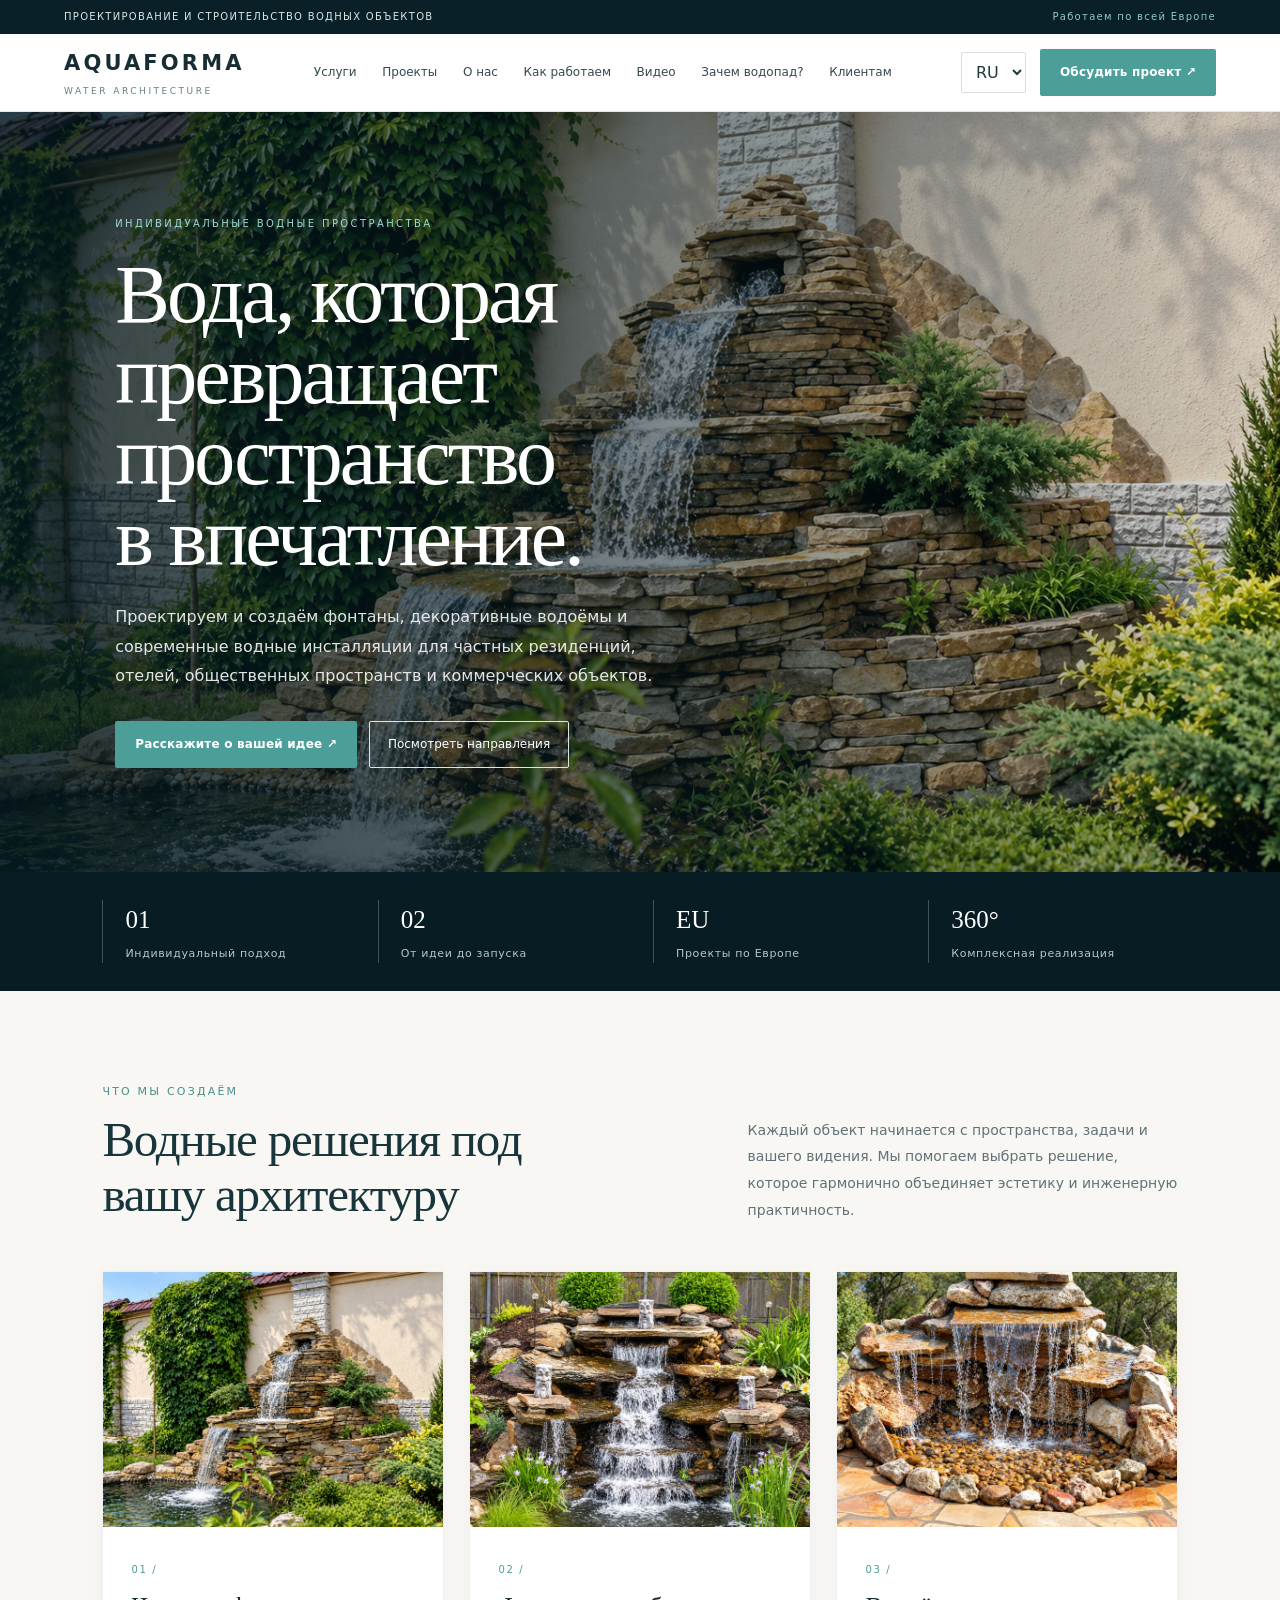
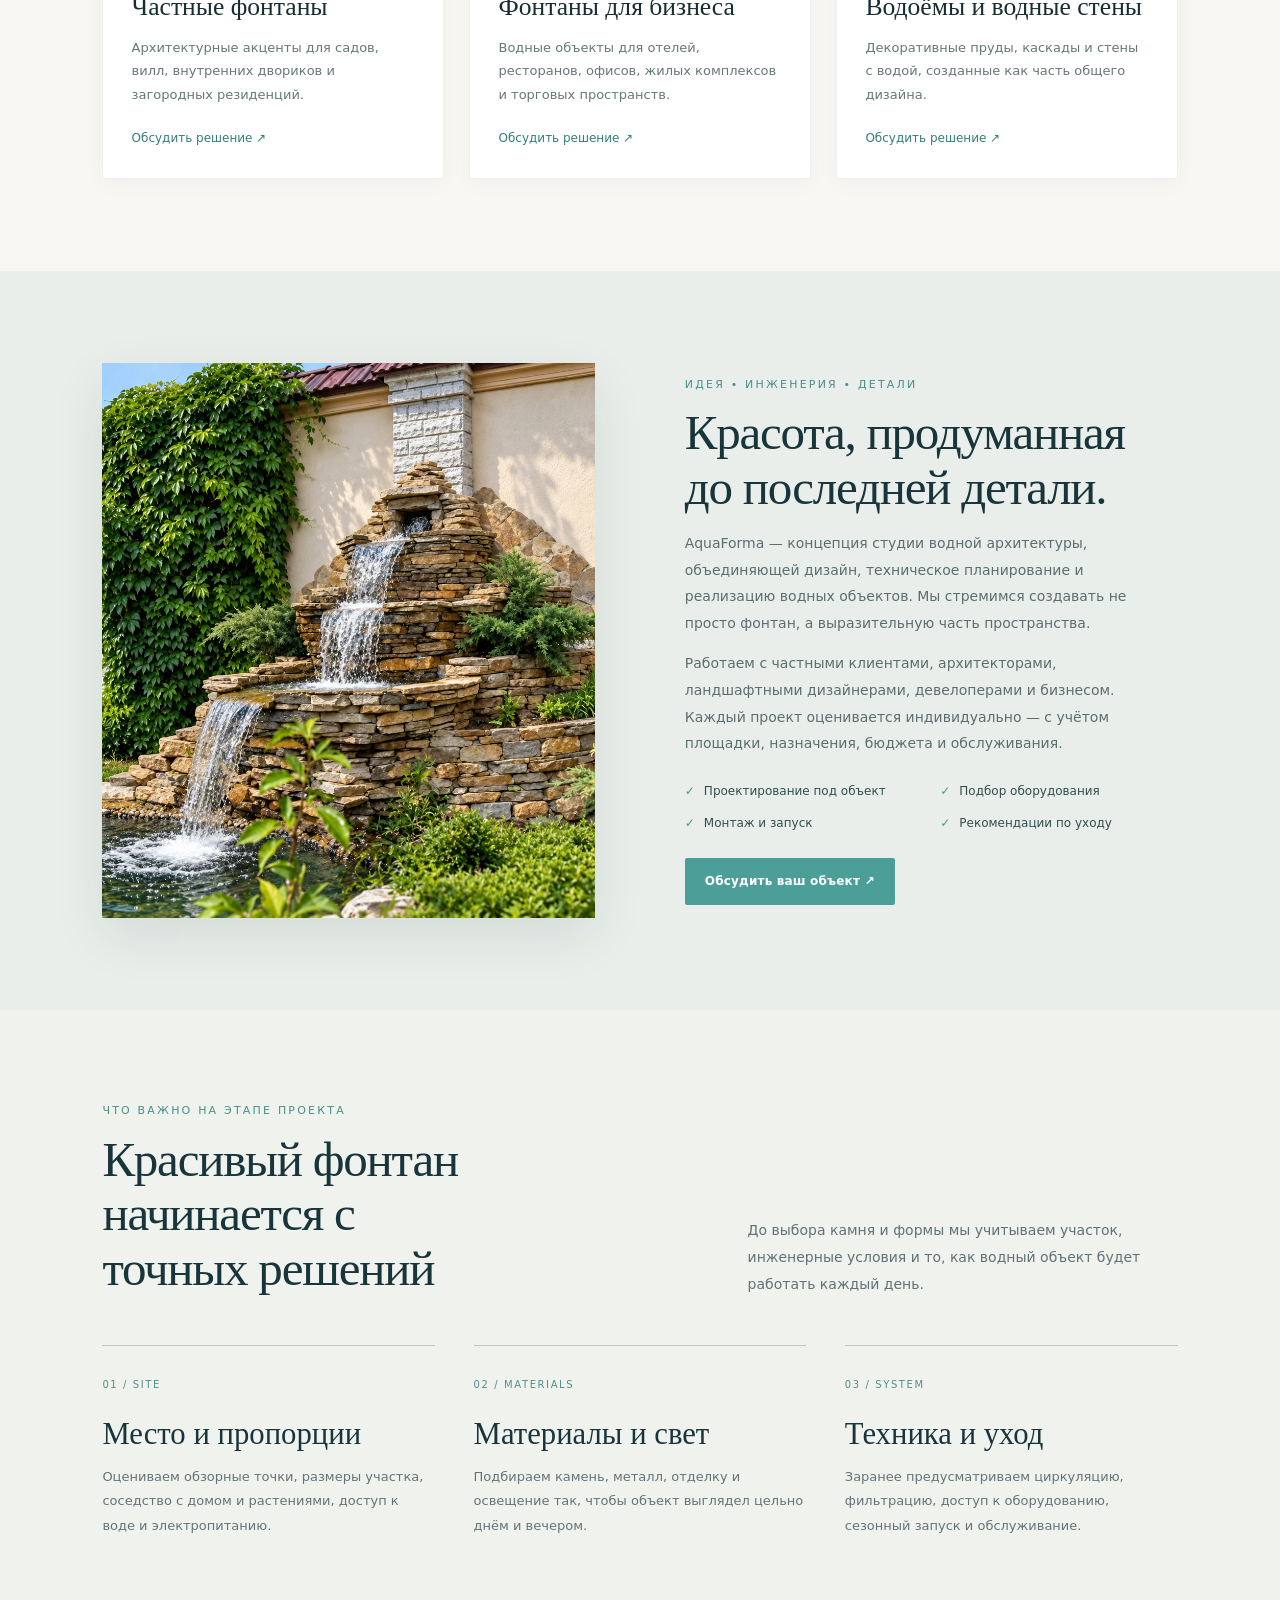
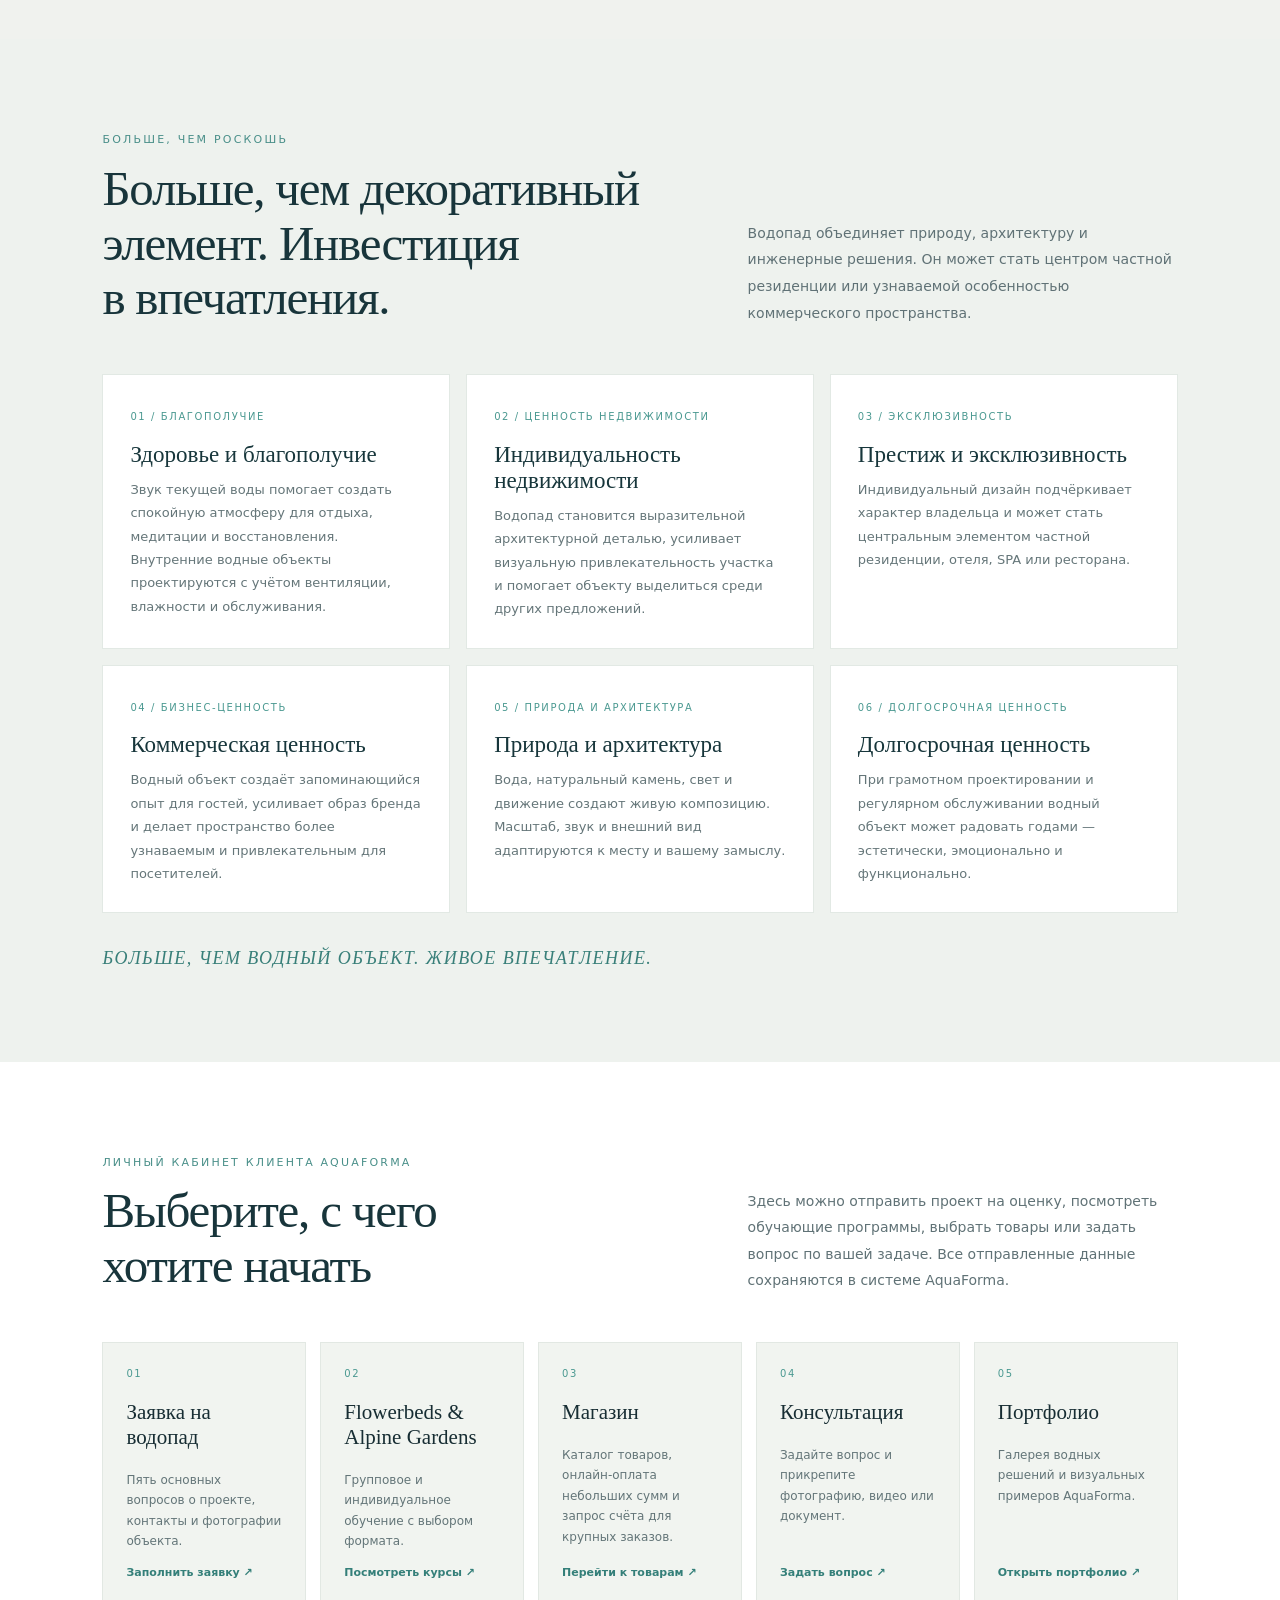
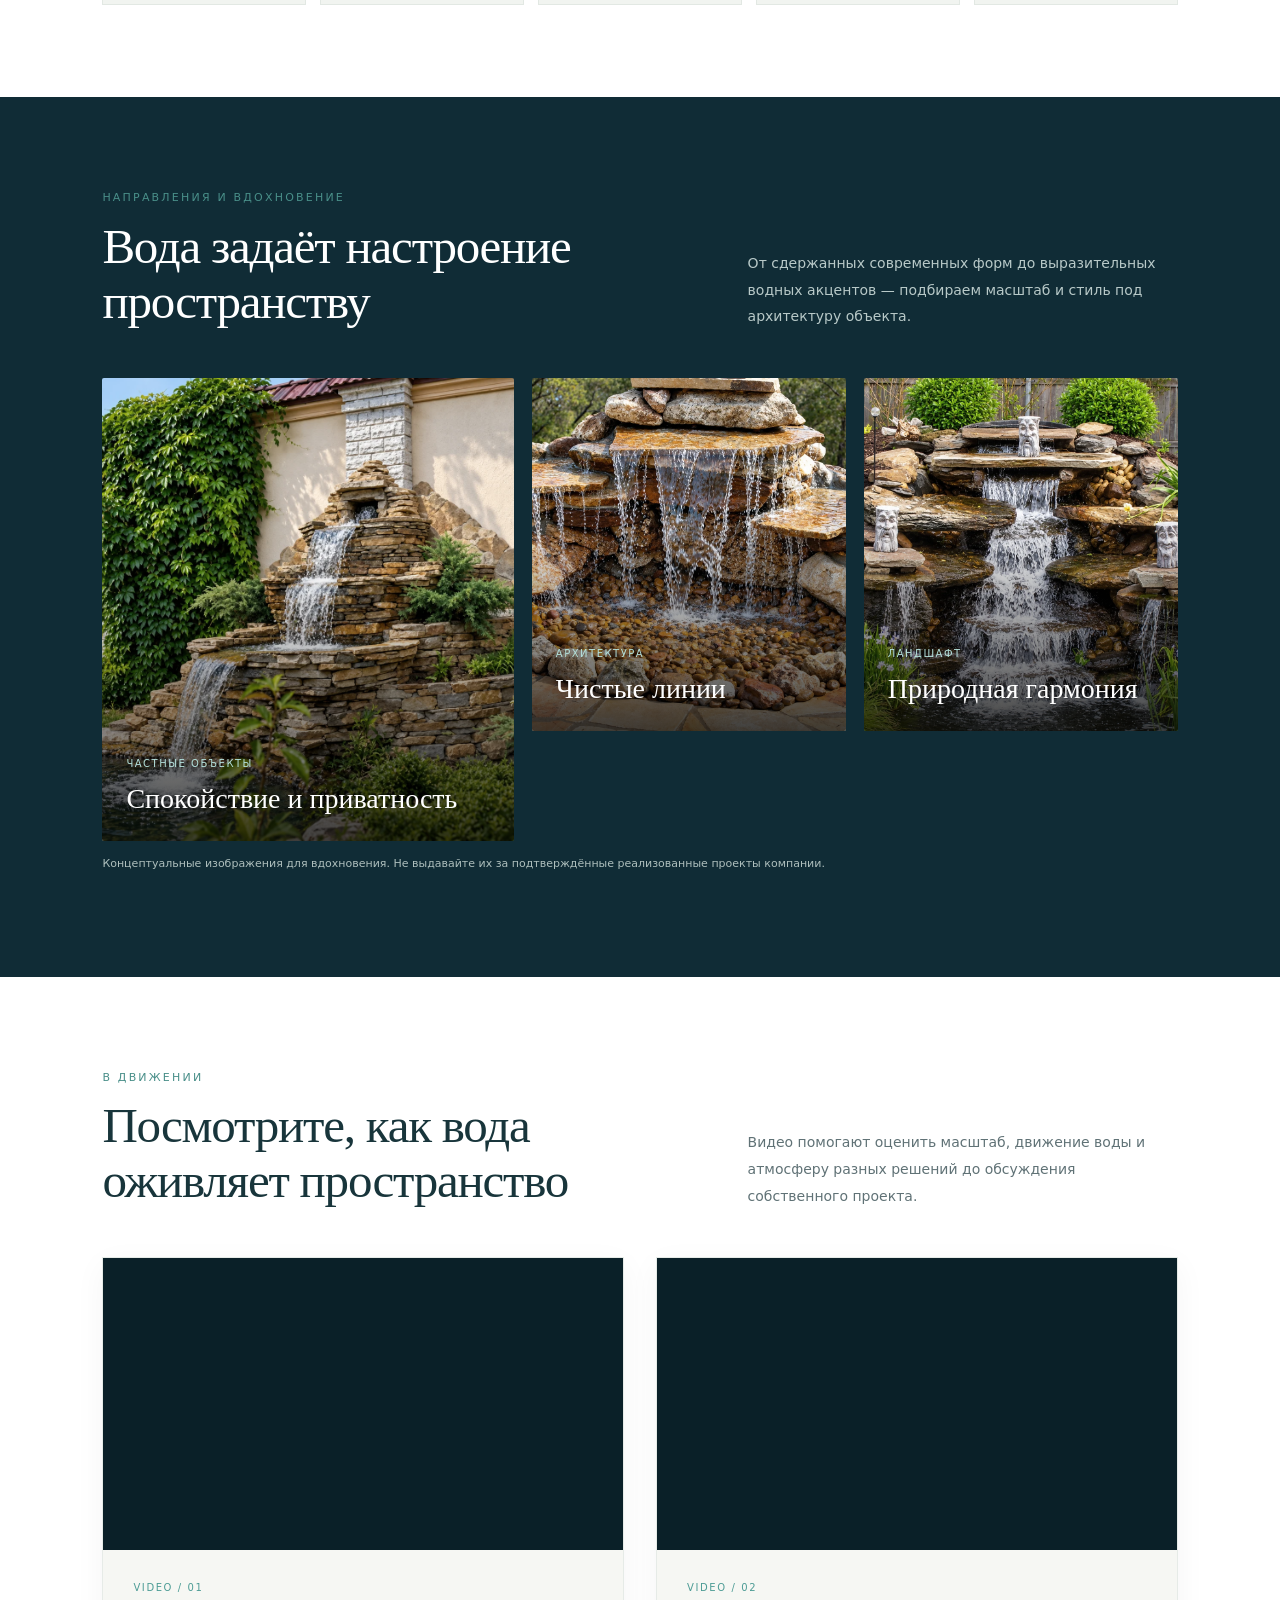
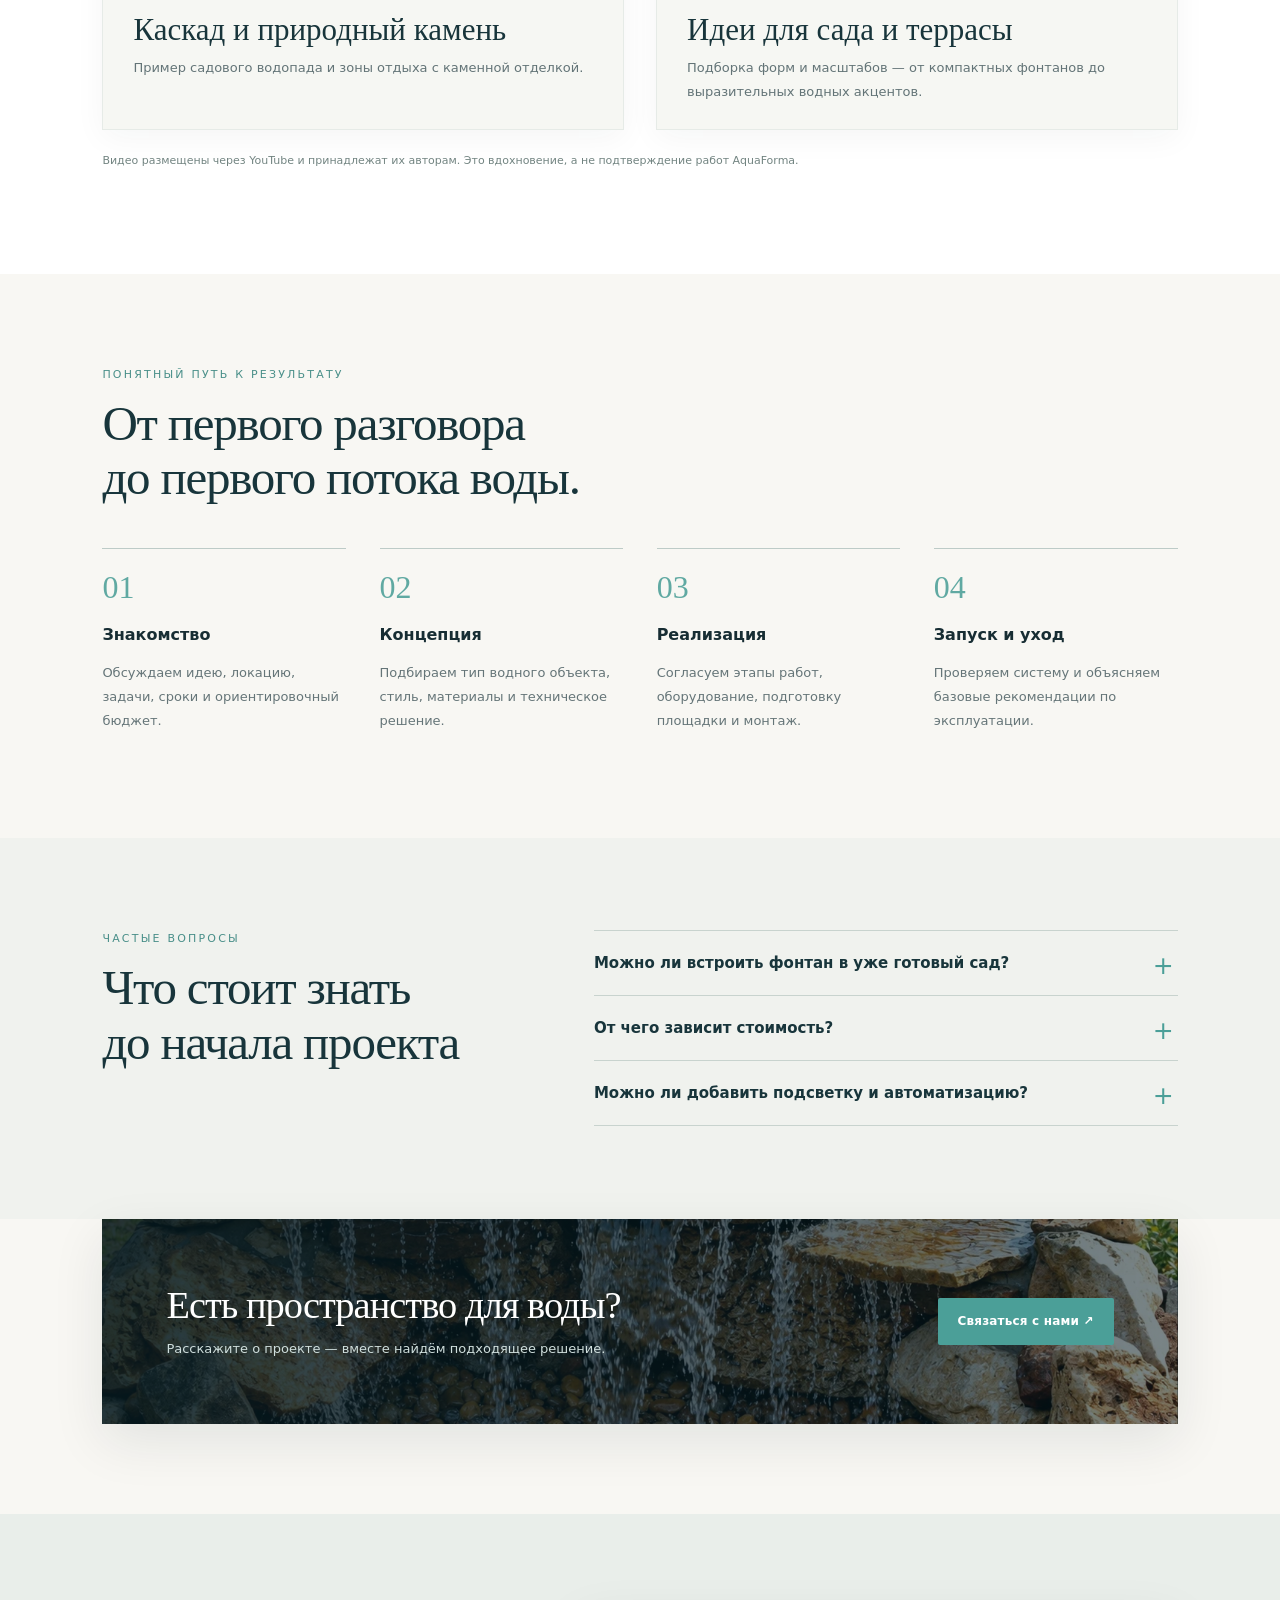
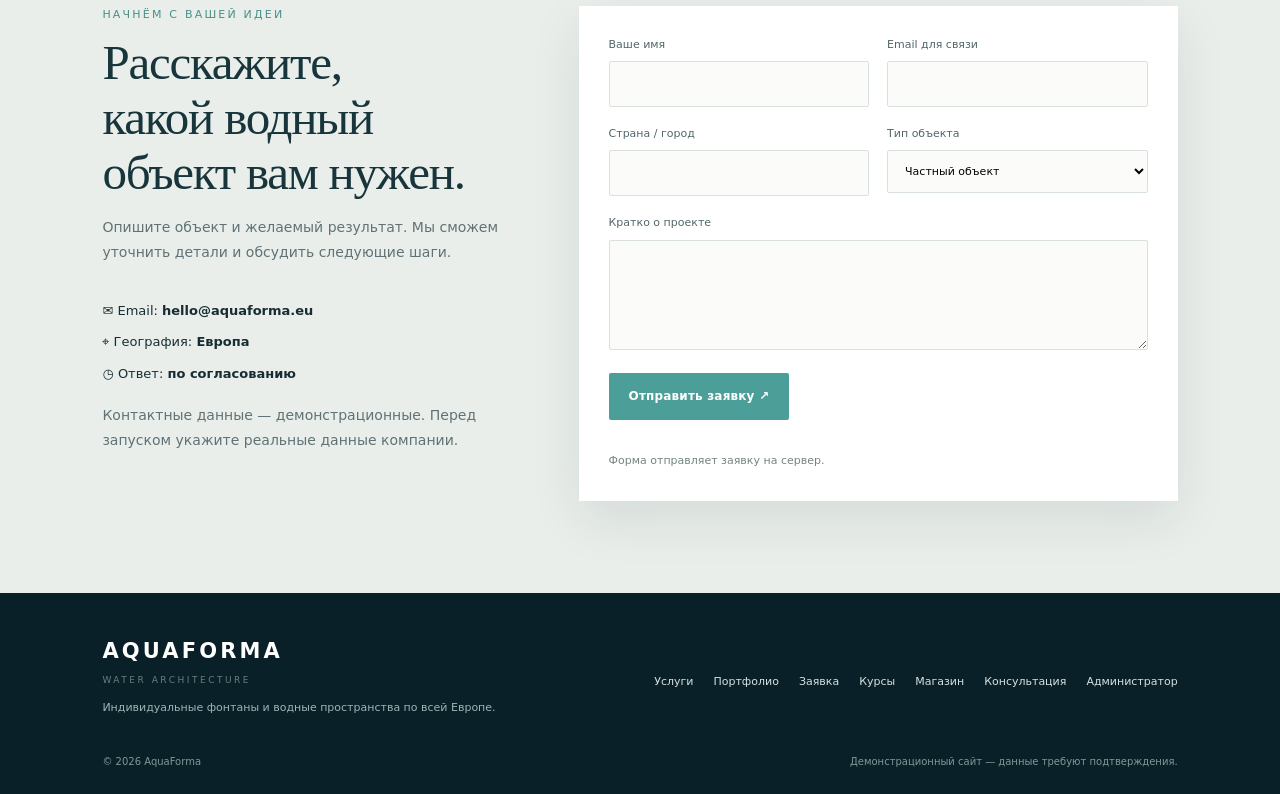
==== commit 4374545f: "Add files via upload" ====
--- a/index.html
+++ b/index.html
@@ -9,7 +9,7 @@
 </head>
 <body>
 <div class="topline"><span data-i18n="top">ПРОЕКТИРОВАНИЕ И СТРОИТЕЛЬСТВО ВОДНЫХ ОБЪЕКТОВ</span><span data-i18n="europe">Работаем по всей Европе</span></div>
-<header class="nav"><a class="logo" href="#home">AQUAFORMA<small>WATER ARCHITECTURE</small></a><nav class="navlinks"><a href="#services" data-i18n="navServices">Услуги</a><a href="#projects" data-i18n="navProjects">Проекты</a><a href="#about" data-i18n="navAbout">О нас</a><a href="#process" data-i18n="navProcess">Как работаем</a><a href="#video" data-i18n="navVideo">Видео</a></nav><div class="rightnav"><select class="lang" id="language" aria-label="Language"><option value="ru">RU</option><option value="pl">PL</option><option value="en">EN</option><option value="de">DE</option></select><a class="cta" href="#contact" data-i18n="navContact">Обсудить проект ↗</a><button class="mobile-menu" aria-label="Menu" aria-expanded="false">☰</button></div></header>
+<header class="nav"><a class="logo" href="#home">AQUAFORMA<small>WATER ARCHITECTURE</small></a><nav class="navlinks"><a href="#services" data-i18n="navServices">Услуги</a><a href="#projects" data-i18n="navProjects">Проекты</a><a href="#about" data-i18n="navAbout">О нас</a><a href="#process" data-i18n="navProcess">Как работаем</a><a href="#video" data-i18n="navVideo">Видео</a><a href="#why-waterfall" data-i18n="navWhy">Зачем водопад?</a><a href="#client-area" data-i18n="navClient">Клиентам</a></nav><div class="rightnav"><select class="lang" id="language" aria-label="Language"><option value="ru">RU</option><option value="pl">PL</option><option value="en">EN</option><option value="de">DE</option><option value="fr">FR</option></select><a class="cta" href="#contact" data-i18n="navContact">Обсудить проект ↗</a><button class="mobile-menu" aria-label="Menu" aria-expanded="false">☰</button></div></header>
 <main>
 <section class="hero" id="home"><div class="hero-content"><div class="eyebrow" data-i18n="heroEyebrow">ИНДИВИДУАЛЬНЫЕ ВОДНЫЕ ПРОСТРАНСТВА</div><h1 data-i18n="heroTitle">Вода, которая превращает пространство в впечатление.</h1><p data-i18n="heroText">Проектируем и создаём фонтаны, декоративные водоёмы и современные водные инсталляции для частных резиденций, отелей, общественных пространств и коммерческих объектов.</p><div class="hero-actions"><a class="cta" href="#contact" data-i18n="heroCta">Расскажите о вашей идее ↗</a><a class="outline" href="#projects" data-i18n="heroProjects">Посмотреть направления</a></div></div></section>
 <div class="trust"><div><strong>01</strong><span data-i18n="stat1">Индивидуальный подход</span></div><div><strong>02</strong><span data-i18n="stat2">От идеи до запуска</span></div><div><strong>EU</strong><span data-i18n="stat3">Проекты по Европе</span></div><div><strong>360°</strong><span data-i18n="stat4">Комплексная реализация</span></div></div>
@@ -27,6 +27,36 @@
     <article class="design-card"><span class="design-index">03 / SYSTEM</span><h3 data-i18n="design3">Техника и уход</h3><p data-i18n="design3p">Заранее предусматриваем циркуляцию, фильтрацию, доступ к оборудованию, сезонный запуск и обслуживание.</p></article>
   </div>
 </section>
+
+<section class="section why-waterfall" id="why-waterfall">
+  <div class="section-head">
+    <div><div class="kicker" data-i18n="whyKicker">БОЛЬШЕ, ЧЕМ РОСКОШЬ</div><h2 data-i18n="whyTitle">Больше, чем декоративный элемент. Инвестиция в впечатления.</h2></div>
+    <p data-i18n="whyIntro">Водопад объединяет природу, архитектуру и инженерные решения. Он может стать центром частной резиденции или узнаваемой особенностью коммерческого пространства.</p>
+  </div>
+  <div class="benefit-grid">
+    <article><span data-i18n="benefit1Label">01 / БЛАГОПОЛУЧИЕ</span><h3 data-i18n="benefit1Title">Здоровье и благополучие</h3><p data-i18n="benefit1Text">Звук текущей воды помогает создать спокойную атмосферу для отдыха, медитации и восстановления. Внутренние водные объекты проектируются с учётом вентиляции, влажности и обслуживания.</p></article>
+    <article><span data-i18n="benefit2Label">02 / ЦЕННОСТЬ НЕДВИЖИМОСТИ</span><h3 data-i18n="benefit2Title">Индивидуальность недвижимости</h3><p data-i18n="benefit2Text">Водопад становится выразительной архитектурной деталью, усиливает визуальную привлекательность участка и помогает объекту выделиться среди других предложений.</p></article>
+    <article><span data-i18n="benefit3Label">03 / ЭКСКЛЮЗИВНОСТЬ</span><h3 data-i18n="benefit3Title">Престиж и эксклюзивность</h3><p data-i18n="benefit3Text">Индивидуальный дизайн подчёркивает характер владельца и может стать центральным элементом частной резиденции, отеля, SPA или ресторана.</p></article>
+    <article><span data-i18n="benefit4Label">04 / БИЗНЕС-ЦЕННОСТЬ</span><h3 data-i18n="benefit4Title">Коммерческая ценность</h3><p data-i18n="benefit4Text">Водный объект создаёт запоминающийся опыт для гостей, усиливает образ бренда и делает пространство более узнаваемым и привлекательным для посетителей.</p></article>
+    <article><span data-i18n="benefit5Label">05 / ПРИРОДА И АРХИТЕКТУРА</span><h3 data-i18n="benefit5Title">Природа и архитектура</h3><p data-i18n="benefit5Text">Вода, натуральный камень, свет и движение создают живую композицию. Масштаб, звук и внешний вид адаптируются к месту и вашему замыслу.</p></article>
+    <article><span data-i18n="benefit6Label">06 / ДОЛГОСРОЧНАЯ ЦЕННОСТЬ</span><h3 data-i18n="benefit6Title">Долгосрочная ценность</h3><p data-i18n="benefit6Text">При грамотном проектировании и регулярном обслуживании водный объект может радовать годами — эстетически, эмоционально и функционально.</p></article>
+  </div>
+  <p class="why-signoff" data-i18n="whySignoff">БОЛЬШЕ, ЧЕМ ВОДНЫЙ ОБЪЕКТ. ЖИВОЕ ВПЕЧАТЛЕНИЕ.</p>
+</section>
+<section class="section client-area" id="client-area">
+  <div class="section-head">
+    <div><div class="kicker" data-i18n="clientKicker">ЛИЧНЫЙ КАБИНЕТ КЛИЕНТА AQUAFORMA</div><h2 data-i18n="clientTitle">Выберите, с чего хотите начать</h2></div>
+    <p data-i18n="clientIntro">Здесь можно отправить проект на оценку, посмотреть обучающие программы, выбрать товары или задать вопрос по вашей задаче. Все отправленные данные сохраняются в системе AquaForma.</p>
+  </div>
+  <div class="client-links">
+    <a href="/application.html"><span>01</span><h3 data-i18n="client1Title">Заявка на водопад</h3><p data-i18n="client1Text">Пять основных вопросов о проекте, контакты и фотографии объекта.</p><b data-i18n="client1Link">Заполнить заявку ↗</b></a>
+    <a href="/courses.html"><span>02</span><h3 data-i18n="client2Title">Flowerbeds & Alpine Gardens</h3><p data-i18n="client2Text">Групповое и индивидуальное обучение с выбором формата.</p><b data-i18n="client2Link">Посмотреть курсы ↗</b></a>
+    <a href="/products.html"><span>03</span><h3 data-i18n="client3Title">Магазин</h3><p data-i18n="client3Text">Каталог товаров, онлайн-оплата небольших сумм и запрос счёта для крупных заказов.</p><b data-i18n="client3Link">Перейти к товарам ↗</b></a>
+    <a href="/consultation.html"><span>04</span><h3 data-i18n="client4Title">Консультация</h3><p data-i18n="client4Text">Задайте вопрос и прикрепите фотографию, видео или документ.</p><b data-i18n="client4Link">Задать вопрос ↗</b></a>
+    <a href="/portfolio.html"><span>05</span><h3 data-i18n="client5Title">Портфолио</h3><p data-i18n="client5Text">Галерея водных решений и визуальных примеров AquaForma.</p><b data-i18n="client5Link">Открыть портфолио ↗</b></a>
+  </div>
+</section>
+
 <section class="section projects" id="projects"><div class="section-head"><div><div class="kicker" data-i18n="projectsKicker">НАПРАВЛЕНИЯ И ВДОХНОВЕНИЕ</div><h2 data-i18n="projectsTitle">Вода задаёт настроение пространству</h2></div><p data-i18n="projectsIntro">От сдержанных современных форм до выразительных водных акцентов — подбираем масштаб и стиль под архитектуру объекта.</p></div><div class="project-grid"><article class="project"><img src="/assets/fountain-01.webp" alt="Каменный водопад у стены с зеленью" loading="lazy" decoding="async"><div class="project-label"><small data-i18n="pTag1">ЧАСТНЫЕ ОБЪЕКТЫ</small><h3 data-i18n="p1">Спокойствие и приватность</h3></div></article><article class="project"><img src="/assets/fountain-03.webp" alt="Натуральный каменный фонтан с каскадами" loading="lazy" decoding="async"><div class="project-label"><small data-i18n="pTag2">АРХИТЕКТУРА</small><h3 data-i18n="p2">Чистые линии</h3></div></article><article class="project"><img src="/assets/fountain-02.webp" alt="Садовый водопад среди растений" loading="lazy" decoding="async"><div class="project-label"><small data-i18n="pTag3">ЛАНДШАФТ</small><h3 data-i18n="p3">Природная гармония</h3></div></article></div><p class="notice" data-i18n="photoNote">Концептуальные изображения для вдохновения. Не выдавайте их за подтверждённые реализованные проекты компании.</p></section>
 <section class="section video-section" id="video">
   <div class="section-head"><div><div class="kicker" data-i18n="videoKicker">В ДВИЖЕНИИ</div><h2 data-i18n="videoTitle">Посмотрите, как вода оживляет пространство</h2></div><p data-i18n="videoIntro">Видео помогают оценить масштаб, движение воды и атмосферу разных решений до обсуждения собственного проекта.</p></div>
@@ -50,6 +80,6 @@
 <section class="section contact" id="contact"><div><div class="kicker" data-i18n="contactKicker">НАЧНЁМ С ВАШЕЙ ИДЕИ</div><h2 data-i18n="contactTitle">Расскажите, какой водный объект вам нужен.</h2><p data-i18n="contactText">Опишите объект и желаемый результат. Мы сможем уточнить детали и обсудить следующие шаги.</p><div class="contact-details"><div>✉ <span data-i18n="emailLabel">Email:</span> <strong>hello@aquaforma.eu</strong></div><div>⌖ <span data-i18n="areaLabel">География:</span> <strong data-i18n="areaValue">Европа</strong></div><div>◷ <span data-i18n="replyLabel">Ответ:</span> <strong data-i18n="replyValue">по согласованию</strong></div></div><p class="notice" data-i18n="contactNote">Контактные данные — демонстрационные. Перед запуском укажите реальные данные компании.</p></div>
 <form class="form" id="contactForm"><label><span data-i18n="fName">Ваше имя</span><input required name="name" autocomplete="name" maxlength="120" placeholder=" "></label><label><span data-i18n="fEmail">Email для связи</span><input required type="email" name="email" autocomplete="email" maxlength="254" placeholder=" "></label><label><span data-i18n="fCountry">Страна / город</span><input name="country" autocomplete="country-name" maxlength="160" placeholder=" "></label><label><span data-i18n="fType">Тип объекта</span><select name="type"><option value="Private project" data-i18n="opt1">Частный объект</option><option value="Commercial project" data-i18n="opt2">Коммерческий объект</option><option value="Public space" data-i18n="opt3">Общественное пространство</option><option value="Other" data-i18n="opt4">Другое</option></select></label><label class="full"><span data-i18n="fMessage">Кратко о проекте</span><textarea required name="message" minlength="10" maxlength="5000" placeholder=" "></textarea></label><button class="cta" type="submit" data-i18n="fSubmit">Отправить заявку ↗</button><div class="notice full" id="formNotice" data-i18n="formHint">Форма отправляет заявку на сервер.</div></form></section>
 </main>
-<footer><div class="foot"><div><a class="logo" href="#home">AQUAFORMA<small>WATER ARCHITECTURE</small></a><p data-i18n="footText">Индивидуальные фонтаны и водные пространства по всей Европе.</p></div><div class="footlinks"><a href="#services" data-i18n="navServices">Услуги</a><a href="#projects" data-i18n="navProjects">Проекты</a><a href="#contact" data-i18n="navContact">Контакты</a></div></div><div class="copyright"><span>© <span id="year"></span> AquaForma</span><span data-i18n="footLegal">Демонстрационный сайт — данные требуют подтверждения.</span></div></footer>
+<footer><div class="foot"><div><a class="logo" href="#home">AQUAFORMA<small>WATER ARCHITECTURE</small></a><p data-i18n="footText">Индивидуальные фонтаны и водные пространства по всей Европе.</p></div><div class="footlinks"><a href="#services" data-i18n="navServices">Услуги</a><a href="/portfolio.html">Портфолио</a><a href="/application.html">Заявка</a><a href="/courses.html">Курсы</a><a href="/products.html">Магазин</a><a href="/consultation.html">Консультация</a><a href="/admin.html">Администратор</a></div></div><div class="copyright"><span>© <span id="year"></span> AquaForma</span><span data-i18n="footLegal">Демонстрационный сайт — данные требуют подтверждения.</span></div></footer>
 <script src="/script.js" defer></script>
-</body></html>+</body></html>
--- a/styles.css
+++ b/styles.css
@@ -101,3 +101,168 @@
 @media(max-width:680px){.topline{padding:8px 18px;font-size:8px;letter-spacing:.08em;gap:10px}.topline span:last-child{text-align:right}.nav{height:68px;padding-inline:18px}.logo{font-size:18px}.logo small{font-size:8px}.rightnav{gap:8px}.lang{font-size:11px;padding:8px 7px}.hero{min-height:610px;padding:72px 24px 60px;background-position:center,center,60% center}.hero h1{font-size:clamp(42px,11vw,60px);max-width:570px}.hero p{font-size:14px;line-height:1.8}.hero-actions{gap:10px}.hero-actions .cta,.hero-actions .outline{font-size:11px;padding:13px 14px}.trust{padding:24px 22px;grid-template-columns:1fr 1fr;gap:24px 15px}.trust div{padding-left:13px}.trust strong{font-size:23px}.trust span{font-size:10px}.section{padding:64px 22px}.section h2{font-size:clamp(32px,8vw,43px)}.cards{grid-template-columns:1fr;gap:16px}.service-card img{aspect-ratio:5/3;height:auto}.card-body{padding:22px}.about{grid-template-columns:1fr;gap:28px}.about img{height:auto;min-height:0;aspect-ratio:5/4}.checks{grid-template-columns:1fr 1fr}.projects{padding-inline:22px}.project-grid{grid-template-columns:1fr;gap:12px}.project,.project:first-child{aspect-ratio:5/3;height:auto}.project-label h3{font-size:25px}.design-grid{grid-template-columns:1fr;gap:22px}.design-card:last-child{grid-column:auto}.design-card{padding-top:18px}.design-card h3{margin-top:14px}.video-grid{grid-template-columns:1fr;gap:18px}.video-caption{padding:20px}.process-grid{grid-template-columns:1fr 1fr;gap:22px 16px}.banner{margin:0 22px 64px;padding:34px 24px;display:block}.banner .cta{margin-top:20px}.contact{grid-template-columns:1fr;gap:28px}.form{padding:22px;grid-template-columns:1fr}.form .full{grid-column:auto}.foot{padding:36px 22px 20px;align-items:flex-start;flex-direction:column}.footlinks{gap:18px;flex-wrap:wrap}.copyright{padding:0 22px 22px;flex-direction:column;gap:8px}.faq-layout{gap:20px}.faq-list summary{font-size:14px}.faq-list details p{margin-right:0}}
 @media(max-width:380px){.topline{font-size:7px}.hero{padding-inline:19px}.hero h1{font-size:39px}.hero-actions{align-items:stretch;flex-direction:column;max-width:250px}.hero-actions a{text-align:center}.trust{padding-inline:18px}.checks{grid-template-columns:1fr}.process-grid{grid-template-columns:1fr}.lang{padding:7px 5px}}
 @media(prefers-reduced-motion:reduce){html{scroll-behavior:auto}*,*::before,*::after{animation-duration:.01ms!important;animation-iteration-count:1!important;transition-duration:.01ms!important;scroll-behavior:auto!important}}
+
+
+/* AquaForma client portal */
+.why-waterfall{background:#eef2ee}
+.benefit-grid{display:grid;grid-template-columns:repeat(3,1fr);gap:16px;margin-top:38px}
+.benefit-grid article{background:#fff;padding:27px;border:1px solid #e2e9e4}
+.benefit-grid article span,.client-links>a>span{font-size:10px;letter-spacing:.16em;color:#4b9991}
+.benefit-grid h3{font:400 23px Georgia,serif;margin:14px 0 10px;color:#17363b}
+.benefit-grid p{font-size:13px;line-height:1.8;color:#657679;margin:0}
+.why-signoff{font:italic 18px Georgia,serif;letter-spacing:.08em;color:#387f79;margin:35px 0 0}
+.client-area{background:#fff}
+.client-links{display:grid;grid-template-columns:repeat(5,1fr);gap:14px;margin-top:35px}
+.client-links>a{display:flex;flex-direction:column;align-items:flex-start;background:#f1f4f0;border:1px solid #e2e8e3;padding:23px;min-height:220px;transition:.2s}
+.client-links>a:hover{transform:translateY(-3px);border-color:#7bb9b2}
+.client-links h3{font:400 21px Georgia,serif;margin:18px 0 8px}
+.client-links p{font-size:12px;line-height:1.7;color:#637578;flex:1}
+.client-links b{font-size:11px;color:#347f79;font-weight:600}
+.subpage{background:#f7f8f4}
+.sub-nav{position:sticky}
+.sub-nav .navlinks{gap:17px;font-size:12px}
+.sub-nav .rightnav .cta{white-space:nowrap}
+.page-main{min-height:65vh}
+.page-hero{background:linear-gradient(110deg,rgba(7,31,39,.94),rgba(9,46,54,.75)),url('/assets/fountain-02.webp') center/cover;color:#fff;padding:85px max(8%,calc((100% - 1200px)/2)) 80px}
+.page-hero .kicker{color:#9ed9d1}
+.page-hero h1{font:400 clamp(38px,6vw,68px)/1.05 Georgia,serif;max-width:900px;margin:10px 0 18px;letter-spacing:.02em}
+.page-hero p{max-width:760px;color:#d8e6e3;font-size:15px;line-height:1.9;margin:0}
+.page-content{max-width:1280px;width:86%;margin:0 auto;padding:70px 0 90px}
+.two-col{display:grid;grid-template-columns:.8fr 1.2fr;gap:7%;align-items:start}
+.side-copy h2,.course-request h2,.admin-toolbar h2{font:400 clamp(29px,3vw,42px)/1.12 Georgia,serif;margin:0 0 20px;color:#17363b}
+.side-copy p{font-size:14px;line-height:1.9;color:#607276}
+.info-panel{background:#eaf0eb;padding:24px;margin:28px 0;color:#314f52;font-size:13px;line-height:1.8}
+.info-panel ol,.info-panel ul{padding-left:20px}
+.info-panel li{margin:7px 0}
+.small-note,.portal-form small{font-size:11px;line-height:1.6;color:#758582}
+.portal-form{background:#fff;border:1px solid #e2e8e3;padding:32px;display:flex;flex-direction:column;gap:17px;box-shadow:0 12px 35px #102c3608}
+.portal-form h2{font:400 27px Georgia,serif;margin:0 0 4px;color:#17363b}
+.portal-form label,.admin-login label,.admin-product-form label{display:flex;flex-direction:column;gap:8px;font-size:12px;color:#455e61}
+.portal-form input:not([type=checkbox]),.portal-form select,.portal-form textarea,.admin-login input,.admin-product-form input,.admin-product-form textarea,.product-action-form input,.product-action-form textarea{width:100%;border:1px solid #d7e1dc;background:#fbfcfa;padding:13px;color:#19373c;outline-color:#5baea8;min-width:0}
+.portal-form input[type=file]{padding:11px;background:#f8faf7}
+.portal-form textarea{resize:vertical;min-height:90px}
+.form-grid{display:grid;grid-template-columns:1fr 1fr;gap:15px}
+.span-2{grid-column:1/-1}
+.form-divider{height:1px;background:#e2e9e4;margin:5px 0}
+.consent-row{display:flex!important;flex-direction:row!important;align-items:flex-start;gap:10px!important;line-height:1.6}
+.consent-row input{margin-top:2px;flex:0 0 auto}
+.consent-row span{font-size:11px;color:#607276}
+.form-status{font-size:12px;color:#72817e;line-height:1.6;margin:0}
+.form-status.success{color:#287b53}
+.form-status.error{color:#b34b42}
+.page-content .cta{align-self:flex-start}
+.course-grid{display:grid;grid-template-columns:1fr 1fr;gap:22px}
+.course-card{display:grid;grid-template-columns:150px 1fr;background:#fff;border:1px solid #e1e8e2}
+.course-card img{width:100%;height:100%;min-height:270px;object-fit:cover;background:#e8efea;padding:20px}
+.course-card>div{padding:25px}
+.course-card h2,.price-card h2{font:400 28px Georgia,serif;margin:8px 0 12px}
+.course-card p,.course-card li,.price-card p{font-size:13px;line-height:1.8;color:#627477}
+.course-card ul{padding-left:18px}
+.pricing-grid{display:grid;grid-template-columns:1fr 1fr;gap:20px;margin:26px 0 65px}
+.price-card{background:#eef2ee;padding:28px;border:1px solid #dce5de}
+.price-card.featured{background:#102f39;color:#fff}
+.price-card.featured h2,.price-card.featured p{color:#fff}
+.price{font:400 42px Georgia,serif!important;color:#2e817a!important;margin:14px 0!important}
+.price small{font:400 13px Arial,sans-serif}
+.course-request{display:grid;grid-template-columns:.9fr 1.1fr;gap:7%;align-items:start;background:#edf2ed;padding:38px}
+.course-request>div>p{font-size:13px;line-height:1.8;color:#637477}
+.compact-form{padding:25px;box-shadow:none}
+.selected-price{font:400 20px Georgia,serif;color:#2f817a}
+.shop-notice{padding:14px 18px;background:#eaf0eb;color:#355b5c;font-size:13px;margin-bottom:25px}
+.product-grid{display:grid;grid-template-columns:repeat(3,1fr);gap:20px}
+.product-card{background:#fff;border:1px solid #e0e7e2}
+.product-art{height:150px;background:linear-gradient(135deg,#102f39,#477e78);display:flex;flex-direction:column;align-items:center;justify-content:center;color:#e4f0ec;letter-spacing:.2em}
+.product-art span{font-size:18px;font-weight:700}
+.product-art small{font-size:8px;margin-top:8px}
+.product-card-body{padding:23px}
+.product-card h2{font:400 24px Georgia,serif;margin:8px 0}
+.product-card p{font-size:12px;line-height:1.7;color:#68797a;min-height:42px}
+.product-price{font:400 27px Georgia,serif;color:#2d8079;margin:16px 0}
+.product-action-form{display:flex;flex-direction:column;gap:12px}
+.product-action-form label{display:flex;flex-direction:column;gap:6px;font-size:11px;color:#536a6c}
+.product-action-form input,.product-action-form textarea{padding:10px!important;font-size:13px}
+.product-action-form .cta{align-self:stretch}
+.invoice-extra{display:flex;flex-direction:column;gap:12px;padding:14px;background:#f0f4ef}
+.secondary-button{background:#fff;border:1px solid #cbd8d2;padding:10px 14px;color:#31565a;font-size:11px;cursor:pointer}
+.secondary-button:hover{background:#edf4f0}
+.empty-products,.admin-empty{padding:35px;background:#fff;text-align:center;color:#66787a}
+.portfolio-grid{display:grid;grid-template-columns:1.2fr .8fr .8fr;gap:16px}
+.portfolio-item{margin:0;min-height:280px;position:relative;overflow:hidden;background:#18383f}
+.portfolio-item.wide{grid-column:span 2}
+.portfolio-item img{width:100%;height:100%;min-height:280px;max-height:430px;object-fit:cover;display:block;transition:transform .4s}
+.portfolio-item:hover img{transform:scale(1.03)}
+.portfolio-item figcaption{position:absolute;inset:auto 0 0;padding:45px 22px 20px;background:linear-gradient(transparent,#071e26d9);color:#fff;display:flex;flex-direction:column;gap:7px}
+.portfolio-item figcaption span{font-size:9px;letter-spacing:.16em;color:#a7ddd5}
+.portfolio-item figcaption strong{font:400 22px Georgia,serif}
+.portfolio-cta{margin:65px 0 0}
+.admin-content{max-width:1320px}
+.admin-login{max-width:480px;margin:0 auto;background:#fff;border:1px solid #e0e7e2;padding:35px}
+.admin-login h2{font:400 30px Georgia,serif;margin:0 0 10px}
+.admin-login p{font-size:13px;line-height:1.7;color:#68797a}
+.admin-login form{display:flex;flex-direction:column;gap:15px}
+.admin-toolbar{display:flex;align-items:center;gap:12px;margin-bottom:25px;flex-wrap:wrap}
+.admin-toolbar>div{flex:1}
+.admin-toolbar h2{margin:6px 0 0}
+.admin-tabs{display:flex;gap:7px;flex-wrap:wrap;border-bottom:1px solid #dce5df;padding-bottom:13px}
+.admin-tabs button{background:#eaf0eb;border:1px solid #d9e3dc;padding:10px 13px;color:#37565a;font-size:11px;cursor:pointer}
+.admin-tabs button.active{background:#153640;color:#fff;border-color:#153640}
+.admin-summary{display:grid;grid-template-columns:repeat(6,1fr);gap:10px;margin:22px 0}
+.admin-summary>div{background:#fff;border:1px solid #e1e8e2;padding:15px}
+.admin-summary strong{display:block;font:400 26px Georgia,serif;color:#2f8179}
+.admin-summary span{font-size:10px;color:#66797a}
+.admin-panel{display:flex;flex-direction:column;gap:13px}
+.admin-record{background:#fff;border:1px solid #e0e7e2;padding:22px}
+.record-head{display:flex;justify-content:space-between;align-items:flex-start;gap:20px}
+.record-id{font-size:9px;letter-spacing:.12em;color:#69928e}
+.record-head h3{font:400 22px Georgia,serif;margin:7px 0 4px}
+.record-head p,.admin-record p{font-size:12px;line-height:1.7;color:#647779;margin:4px 0}
+.record-details{margin-top:12px;border-top:1px solid #edf0ec;padding-top:10px}
+.status-control{display:flex;align-items:center;gap:7px}
+.status-control select{border:1px solid #d8e2dc;background:#f8faf7;padding:9px;font-size:11px}
+.admin-files{display:flex;flex-wrap:wrap;gap:8px;margin-top:13px}
+.file-download{border:1px solid #d5e1da;background:#f5f8f4;padding:9px 12px;color:#315a5a;font-size:11px;cursor:pointer}
+.payment-state{background:#eaf0eb;padding:8px 12px;font-size:11px;color:#365b59}
+.admin-add-product{background:#edf2ed;padding:22px;margin-bottom:10px}
+.admin-add-product h3{font:400 23px Georgia,serif;margin:0 0 15px}
+.admin-product-form{display:grid;grid-template-columns:1fr 1fr;gap:13px}
+.admin-product-form .span-2{grid-column:1/-1}
+.admin-muted{font-size:11px;color:#82918e}
+@media(max-width:1050px){
+  .client-links{grid-template-columns:repeat(3,1fr)}
+  .sub-nav .navlinks{gap:10px;font-size:11px}
+  .product-grid{grid-template-columns:repeat(2,1fr)}
+  .admin-summary{grid-template-columns:repeat(3,1fr)}
+}
+@media(max-width:900px){
+  .benefit-grid{grid-template-columns:1fr 1fr}
+  .client-links{grid-template-columns:1fr 1fr}
+  .sub-nav .navlinks{display:none}
+  .sub-nav .rightnav .cta{display:inline-block}
+  .sub-nav .navlinks.mobile-open{display:flex;position:absolute;top:100%;left:0;right:0;background:#fff;padding:22px 6%;box-shadow:0 12px 20px #0a20281a;flex-direction:column;align-items:flex-start;gap:18px;z-index:10}
+  .two-col,.course-request{grid-template-columns:1fr}
+  .course-grid{grid-template-columns:1fr}
+  .page-hero{padding:65px 7%}
+  .page-content{width:88%;padding:55px 0 70px}
+}
+@media(max-width:620px){
+  .benefit-grid,.client-links,.pricing-grid,.product-grid{grid-template-columns:1fr}
+  .client-links>a{min-height:180px}
+  .form-grid{grid-template-columns:1fr}
+  .span-2{grid-column:auto}
+  .portal-form{padding:22px}
+  .course-card{grid-template-columns:1fr}
+  .course-card img{height:150px;min-height:0}
+  .portfolio-grid{grid-template-columns:1fr}
+  .portfolio-item.wide{grid-column:auto}
+  .portfolio-item,.portfolio-item img{min-height:230px}
+  .admin-summary{grid-template-columns:repeat(2,1fr)}
+  .admin-product-form{grid-template-columns:1fr}
+  .admin-product-form .span-2{grid-column:auto}
+  .record-head{display:block}
+  .status-control{margin-top:12px;flex-wrap:wrap}
+  .admin-toolbar{align-items:flex-start}
+  .admin-toolbar>div{flex-basis:100%}
+  .page-hero{padding:55px 6%}
+  .page-content{width:90%;padding:45px 0 60px}
+  .sub-nav .rightnav .cta{display:none}
+}
